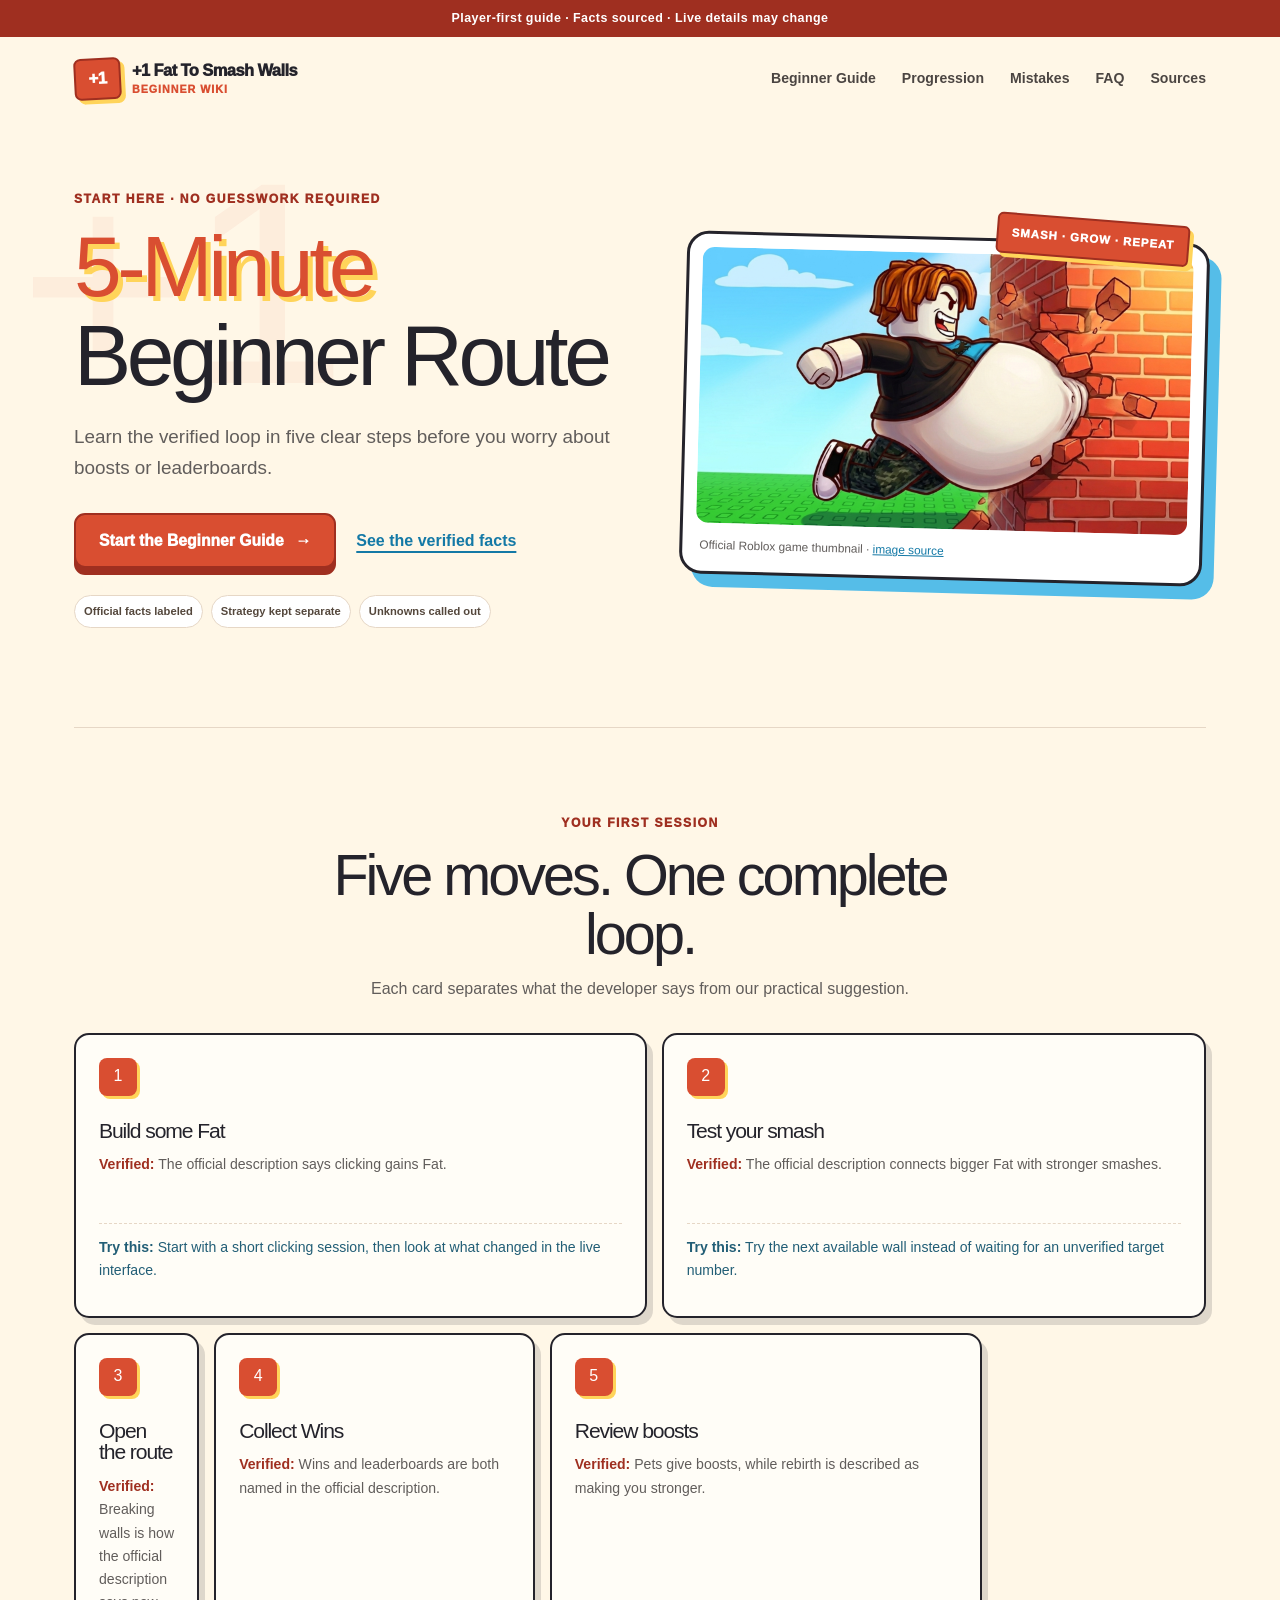
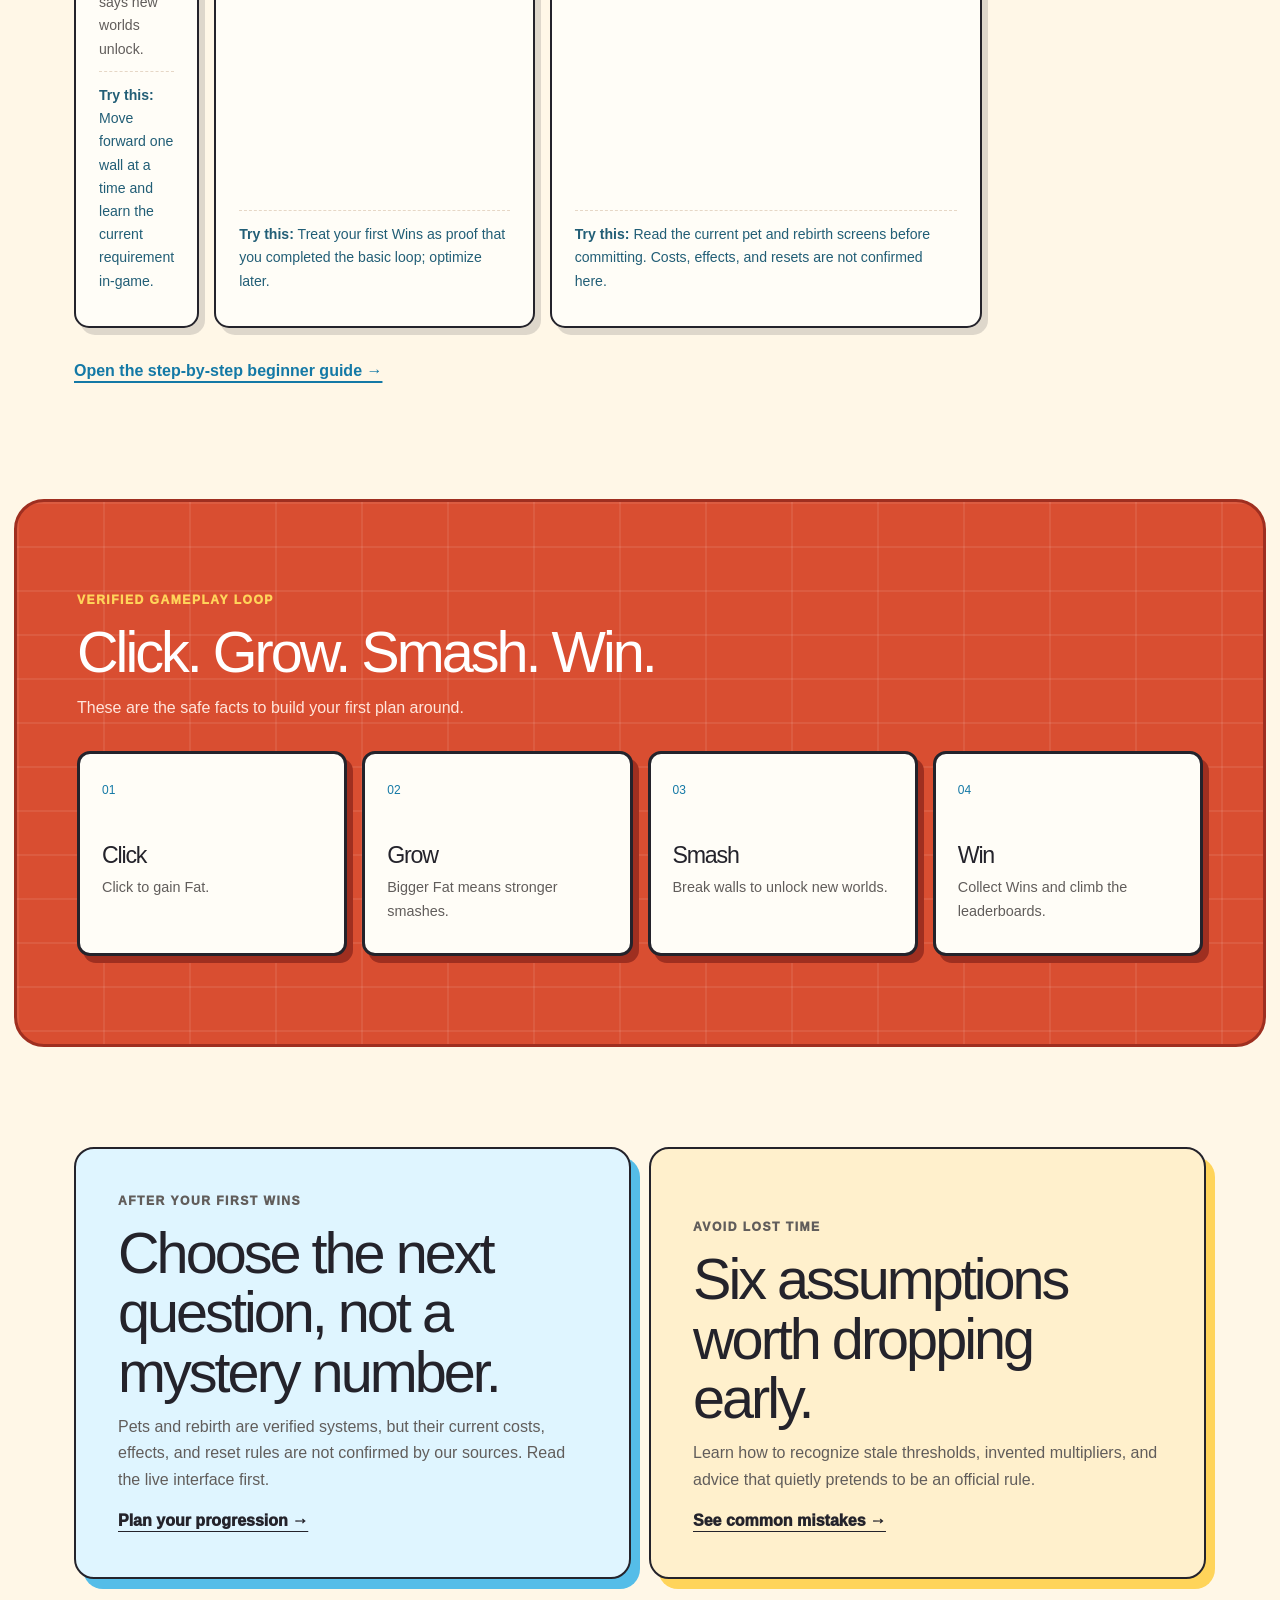
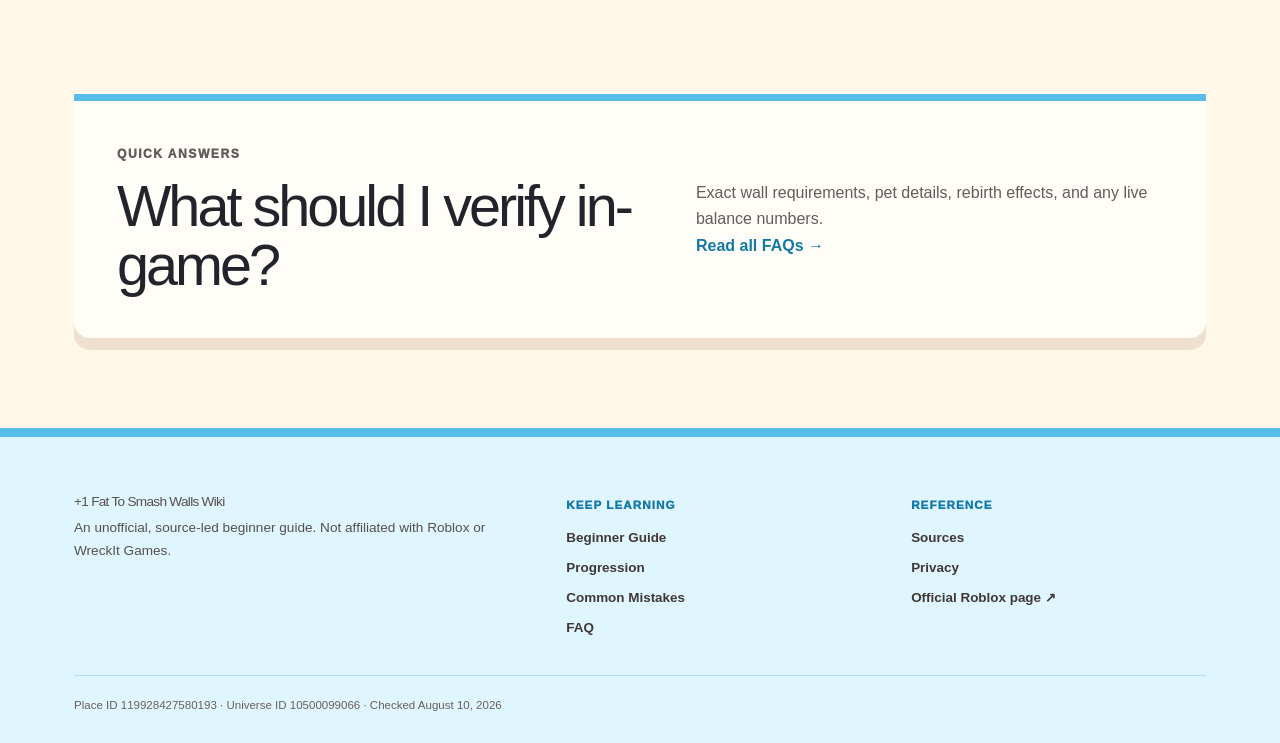
==== index.html @ 2281b95a "Deploy static +1 Fat To Smash Walls beginner wiki" ====
<!DOCTYPE html><html lang="en"><head><meta charSet="utf-8"/><meta name="viewport" content="width=device-width, initial-scale=1"/><link rel="preload" href="/official-game-thumbnail.png" as="image"/><link rel="stylesheet" href="/_next/static/chunks/06zi41z06p6bj.css" data-precedence="next"/><link rel="preload" as="script" fetchPriority="low" href="/_next/static/chunks/0eywkmca_-zu4.js"/><script src="/_next/static/chunks/110_i249ts23r.js" async=""></script><script src="/_next/static/chunks/0j0y4mz~39hjq.js" async=""></script><script src="/_next/static/chunks/16-9g_poa1y5f.js" async=""></script><script src="/_next/static/chunks/turbopack-0xl_99pbn5jy3.js" async=""></script><script src="/_next/static/chunks/0dnkpeyou1bji.js" async=""></script><script src="/_next/static/chunks/110yqreq9kv_-.js" async=""></script><title>5-Minute Beginner Route</title><meta name="description" content="Start +1 Fat To Smash Walls with a five-step beginner route, then learn the verified loop, progression choices, common mistakes, and FAQ."/><meta name="application-name" content="+1 Fat To Smash Walls Wiki"/><meta name="robots" content="index, follow"/><meta name="category" content="Simulation · Incremental Simulator"/><link rel="canonical" href="https://plus1fattosmashwalls.wiki/"/><meta property="og:title" content="5-Minute Beginner Route | +1 Fat To Smash Walls Wiki"/><meta property="og:description" content="Start +1 Fat To Smash Walls with a five-step beginner route, then learn the verified loop, progression choices, common mistakes, and FAQ."/><meta property="og:url" content="https://plus1fattosmashwalls.wiki/"/><meta property="og:site_name" content="+1 Fat To Smash Walls Wiki"/><meta property="og:image" content="https://plus1fattosmashwalls.wiki/og.png"/><meta property="og:image:width" content="1731"/><meta property="og:image:height" content="909"/><meta property="og:image:alt" content="+1 Fat To Smash Walls Beginner Guide"/><meta property="og:type" content="website"/><meta name="twitter:card" content="summary_large_image"/><meta name="twitter:title" content="5-Minute Beginner Route | +1 Fat To Smash Walls Wiki"/><meta name="twitter:description" content="Start +1 Fat To Smash Walls with a five-step beginner route, then learn the verified loop, progression choices, common mistakes, and FAQ."/><meta name="twitter:image" content="https://plus1fattosmashwalls.wiki/og.png"/><link rel="icon" href="/official-game-icon.png"/><link rel="apple-touch-icon" href="/official-game-icon.png"/><script src="/_next/static/chunks/03~yq9q893hmn.js" noModule=""></script></head><body><div hidden=""><!--$--><!--/$--></div><div class="site-shell"><a class="skip-link" href="#main-content">Skip to main content</a><div class="truth-strip">Player-first guide · Facts sourced · Live details may change</div><header class="site-header"><a class="brand" aria-label="Plus 1 Fat To Smash Walls Wiki home" href="/"><span class="brand-brick" aria-hidden="true">+1</span><span>+1 Fat To Smash Walls<small>Beginner Wiki</small></span></a><nav class="desktop-nav" aria-label="Main navigation"><a href="/how-to-play/">Beginner Guide</a><a href="/progression/">Progression</a><a href="/mistakes/">Mistakes</a><a href="/faq/">FAQ</a><a href="/sources/">Sources</a></nav><details class="mobile-nav"><summary>Menu</summary><nav aria-label="Mobile navigation"><a href="/how-to-play/">Beginner Guide</a><a href="/progression/">Progression</a><a href="/mistakes/">Mistakes</a><a href="/faq/">FAQ</a><a href="/sources/">Sources</a></nav></details></header><main id="main-content"><script type="application/ld+json">{"@context":"https://schema.org","@graph":[{"@type":"WebSite","name":"+1 Fat To Smash Walls Wiki","url":"https://plus1fattosmashwalls.wiki","description":"An unofficial, source-led beginner guide."},{"@type":"VideoGame","name":"[🍔] +1 Fat To Smash Walls","url":"https://www.roblox.com/games/119928427580193/1-Fat-To-Smash-Walls","gamePlatform":"Roblox","genre":"Simulation · Incremental Simulator","publisher":{"@type":"Organization","name":"WreckIt Games"},"maximumAttendeeCapacity":8,"identifier":[{"@type":"PropertyValue","name":"Roblox place ID","value":"119928427580193"},{"@type":"PropertyValue","name":"Roblox universe ID","value":"10500099066"}]}]}</script><section class="home-hero" aria-labelledby="home-title"><div class="hero-copy"><p class="eyebrow">Start here · No guesswork required</p><h1 id="home-title"><span>5-Minute</span> Beginner Route</h1><p class="hero-lede">Learn the verified loop in five clear steps before you worry about boosts or leaderboards.</p><div class="hero-actions"><a class="primary-button" href="/how-to-play/">Start the Beginner Guide <span aria-hidden="true">→</span></a><a class="text-link" href="/sources/">See the verified facts</a></div><div class="hero-trust"><span>Official facts labeled</span><span>Strategy kept separate</span><span>Unknowns called out</span></div></div><figure class="game-art"><div class="brick-label">SMASH · GROW · REPEAT</div><img src="/official-game-thumbnail.png" width="768" height="432" alt="Official artwork for Plus 1 Fat To Smash Walls on Roblox"/><figcaption>Official Roblox game thumbnail · <a href="/sources/#images">image source</a></figcaption></figure></section><section class="route-section" aria-labelledby="route-title"><div class="section-heading centered"><p class="eyebrow">Your first session</p><h2 id="route-title">Five moves. One complete loop.</h2><p>Each card separates what the developer says from our practical suggestion.</p></div><ol class="route-grid"><li><span class="step-number">1</span><h3>Build some Fat</h3><p class="fact-line"><b>Verified:</b> <!-- -->The official description says clicking gains Fat.</p><p class="advice-line"><b>Try this:</b> <!-- -->Start with a short clicking session, then look at what changed in the live interface.</p></li><li><span class="step-number">2</span><h3>Test your smash</h3><p class="fact-line"><b>Verified:</b> <!-- -->The official description connects bigger Fat with stronger smashes.</p><p class="advice-line"><b>Try this:</b> <!-- -->Try the next available wall instead of waiting for an unverified target number.</p></li><li><span class="step-number">3</span><h3>Open the route</h3><p class="fact-line"><b>Verified:</b> <!-- -->Breaking walls is how the official description says new worlds unlock.</p><p class="advice-line"><b>Try this:</b> <!-- -->Move forward one wall at a time and learn the current requirement in-game.</p></li><li><span class="step-number">4</span><h3>Collect Wins</h3><p class="fact-line"><b>Verified:</b> <!-- -->Wins and leaderboards are both named in the official description.</p><p class="advice-line"><b>Try this:</b> <!-- -->Treat your first Wins as proof that you completed the basic loop; optimize later.</p></li><li><span class="step-number">5</span><h3>Review boosts</h3><p class="fact-line"><b>Verified:</b> <!-- -->Pets give boosts, while rebirth is described as making you stronger.</p><p class="advice-line"><b>Try this:</b> <!-- -->Read the current pet and rebirth screens before committing. Costs, effects, and resets are not confirmed here.</p></li></ol><a class="section-link" href="/how-to-play/">Open the step-by-step beginner guide →</a></section><section class="loop-section" aria-labelledby="loop-title"><div class="section-heading"><p class="eyebrow">Verified gameplay loop</p><h2 id="loop-title">Click. Grow. Smash. Win.</h2><p>These are the safe facts to build your first plan around.</p></div><div class="loop-track"><article><span>01</span><h3>Click</h3><p>Click to gain Fat.</p></article><article><span>02</span><h3>Grow</h3><p>Bigger Fat means stronger smashes.</p></article><article><span>03</span><h3>Smash</h3><p>Break walls to unlock new worlds.</p></article><article><span>04</span><h3>Win</h3><p>Collect Wins and climb the leaderboards.</p></article></div></section><section class="split-feature"><div class="feature-panel blue-panel"><p class="eyebrow">After your first Wins</p><h2>Choose the next question, not a mystery number.</h2><p>Pets and rebirth are verified systems, but their current costs, effects, and reset rules are not confirmed by our sources. Read the live interface first.</p><a href="/progression/">Plan your progression →</a></div><div class="feature-panel cream-panel"><p class="eyebrow">Avoid lost time</p><h2>Six assumptions worth dropping early.</h2><p>Learn how to recognize stale thresholds, invented multipliers, and advice that quietly pretends to be an official rule.</p><a href="/mistakes/">See common mistakes →</a></div></section><section class="faq-teaser" aria-labelledby="faq-teaser-title"><div><p class="eyebrow">Quick answers</p><h2 id="faq-teaser-title">What should I verify in-game?</h2></div><div><p>Exact wall requirements, pet details, rebirth effects, and any live balance numbers.</p><a href="/faq/">Read all FAQs →</a></div></section><!--$--><!--/$--></main><footer class="site-footer"><div class="footer-grid"><div><p class="footer-title">+1 Fat To Smash Walls<!-- --> Wiki</p><p>An unofficial, source-led beginner guide. Not affiliated with Roblox or WreckIt Games.</p></div><div><p class="footer-heading">Keep learning</p><a href="/how-to-play/">Beginner Guide</a><a href="/progression/">Progression</a><a href="/mistakes/">Common Mistakes</a><a href="/faq/">FAQ</a></div><div><p class="footer-heading">Reference</p><a href="/sources/">Sources</a><a href="/privacy/">Privacy</a><a href="https://www.roblox.com/games/119928427580193/1-Fat-To-Smash-Walls" target="_blank" rel="noopener noreferrer">Official Roblox page ↗</a></div></div><p class="footer-fineprint">Place ID <!-- -->119928427580193<!-- --> · Universe ID <!-- -->10500099066<!-- --> · Checked August 10, 2026</p></footer></div><script src="/_next/static/chunks/0eywkmca_-zu4.js" id="_R_" async=""></script><script>(self.__next_f=self.__next_f||[]).push([0])</script><script>self.__next_f.push([1,"1:\"$Sreact.fragment\"\n2:I[82012,[\"/_next/static/chunks/0dnkpeyou1bji.js\",\"/_next/static/chunks/110yqreq9kv_-.js\"],\"\"]\n3:I[64350,[\"/_next/static/chunks/0dnkpeyou1bji.js\",\"/_next/static/chunks/110yqreq9kv_-.js\"],\"default\"]\n4:I[99497,[\"/_next/static/chunks/0dnkpeyou1bji.js\",\"/_next/static/chunks/110yqreq9kv_-.js\"],\"default\"]\nc:I[87166,[\"/_next/static/chunks/0dnkpeyou1bji.js\",\"/_next/static/chunks/110yqreq9kv_-.js\"],\"default\",1]\n:HL[\"/_next/static/chunks/06zi41z06p6bj.css\",\"style\"]\n"])</script><script>self.__next_f.push([1,"0:{\"P\":null,\"c\":[\"\",\"\"],\"q\":\"\",\"i\":false,\"f\":[[[\"\",{\"children\":[\"__PAGE__\",{}]},\"$undefined\",\"$undefined\",16],[[\"$\",\"$1\",\"c\",{\"children\":[[[\"$\",\"link\",\"0\",{\"rel\":\"stylesheet\",\"href\":\"/_next/static/chunks/06zi41z06p6bj.css\",\"precedence\":\"next\",\"crossOrigin\":\"$undefined\",\"nonce\":\"$undefined\"}],[\"$\",\"script\",\"script-0\",{\"src\":\"/_next/static/chunks/0dnkpeyou1bji.js\",\"async\":true,\"nonce\":\"$undefined\"}],[\"$\",\"script\",\"script-1\",{\"src\":\"/_next/static/chunks/110yqreq9kv_-.js\",\"async\":true,\"nonce\":\"$undefined\"}]],[\"$\",\"html\",null,{\"lang\":\"en\",\"children\":[\"$\",\"body\",null,{\"children\":[\"$\",\"div\",null,{\"className\":\"site-shell\",\"children\":[[\"$\",\"a\",null,{\"className\":\"skip-link\",\"href\":\"#main-content\",\"children\":\"Skip to main content\"}],[\"$\",\"div\",null,{\"className\":\"truth-strip\",\"children\":\"Player-first guide · Facts sourced · Live details may change\"}],[\"$\",\"header\",null,{\"className\":\"site-header\",\"children\":[[\"$\",\"$L2\",null,{\"className\":\"brand\",\"href\":\"/\",\"aria-label\":\"Plus 1 Fat To Smash Walls Wiki home\",\"children\":[[\"$\",\"span\",null,{\"className\":\"brand-brick\",\"aria-hidden\":\"true\",\"children\":\"+1\"}],[\"$\",\"span\",null,{\"children\":[\"+1 Fat To Smash Walls\",[\"$\",\"small\",null,{\"children\":\"Beginner Wiki\"}]]}]]}],[\"$\",\"nav\",null,{\"className\":\"desktop-nav\",\"aria-label\":\"Main navigation\",\"children\":[[\"$\",\"$L2\",\"/how-to-play\",{\"href\":\"/how-to-play\",\"children\":\"Beginner Guide\"}],[\"$\",\"$L2\",\"/progression\",{\"href\":\"/progression\",\"children\":\"Progression\"}],[\"$\",\"$L2\",\"/mistakes\",{\"href\":\"/mistakes\",\"children\":\"Mistakes\"}],[\"$\",\"$L2\",\"/faq\",{\"href\":\"/faq\",\"children\":\"FAQ\"}],[\"$\",\"$L2\",\"/sources\",{\"href\":\"/sources\",\"children\":\"Sources\"}]]}],[\"$\",\"details\",null,{\"className\":\"mobile-nav\",\"children\":[[\"$\",\"summary\",null,{\"children\":\"Menu\"}],[\"$\",\"nav\",null,{\"aria-label\":\"Mobile navigation\",\"children\":[[\"$\",\"$L2\",\"/how-to-play\",{\"href\":\"/how-to-play\",\"children\":\"Beginner Guide\"}],[\"$\",\"$L2\",\"/progression\",{\"href\":\"/progression\",\"children\":\"Progression\"}],[\"$\",\"$L2\",\"/mistakes\",{\"href\":\"/mistakes\",\"children\":\"Mistakes\"}],[\"$\",\"$L2\",\"/faq\",{\"href\":\"/faq\",\"children\":\"FAQ\"}],[\"$\",\"$L2\",\"/sources\",{\"href\":\"/sources\",\"children\":\"Sources\"}]]}]]}]]}],[\"$\",\"main\",null,{\"id\":\"main-content\",\"children\":[\"$\",\"$L3\",null,{\"parallelRouterKey\":\"children\",\"error\":\"$undefined\",\"errorStyles\":\"$undefined\",\"errorScripts\":\"$undefined\",\"template\":[\"$\",\"$L4\",null,{}],\"templateStyles\":\"$undefined\",\"templateScripts\":\"$undefined\",\"notFound\":[[\"$\",\"section\",null,{\"className\":\"not-found\",\"children\":[\"$\",\"div\",null,{\"children\":[[\"$\",\"h1\",null,{\"children\":\"404\"}],[\"$\",\"h2\",null,{\"children\":\"This wall leads nowhere.\"}],[\"$\",\"p\",null,{\"children\":\"The guide may have moved, but your beginner route is still here.\"}],[\"$\",\"$L2\",null,{\"className\":\"primary-button\",\"href\":\"/how-to-play\",\"children\":\"Start the Beginner Guide →\"}]]}]}],[]],\"forbidden\":\"$undefined\",\"unauthorized\":\"$undefined\"}]}],[\"$\",\"footer\",null,{\"className\":\"site-footer\",\"children\":[[\"$\",\"div\",null,{\"className\":\"footer-grid\",\"children\":[[\"$\",\"div\",null,{\"children\":[[\"$\",\"p\",null,{\"className\":\"footer-title\",\"children\":[\"+1 Fat To Smash Walls\",\" Wiki\"]}],[\"$\",\"p\",null,{\"children\":\"An unofficial, source-led beginner guide. Not affiliated with Roblox or WreckIt Games.\"}]]}],[\"$\",\"div\",null,{\"children\":[[\"$\",\"p\",null,{\"className\":\"footer-heading\",\"children\":\"Keep learning\"}],[\"$\",\"$L2\",null,{\"href\":\"/how-to-play\",\"children\":\"Beginner Guide\"}],[\"$\",\"$L2\",null,{\"href\":\"/progression\",\"children\":\"Progression\"}],[\"$\",\"$L2\",null,{\"href\":\"/mistakes\",\"children\":\"Common Mistakes\"}],[\"$\",\"$L2\",null,{\"href\":\"/faq\",\"children\":\"FAQ\"}]]}],[\"$\",\"div\",null,{\"children\":[[\"$\",\"p\",null,{\"className\":\"footer-heading\",\"children\":\"Reference\"}],[\"$\",\"$L2\",null,{\"href\":\"/sources\",\"children\":\"Sources\"}],[\"$\",\"$L2\",null,{\"href\":\"/privacy\",\"children\":\"Privacy\"}],[\"$\",\"a\",null,{\"href\":\"https://www.roblox.com/games/119928427580193/1-Fat-To-Smash-Walls\",\"target\":\"_blank\",\"rel\":\"noopener noreferrer\",\"children\":\"Official Roblox page ↗\"}]]}]]}],[\"$\",\"p\",null,{\"className\":\"footer-fineprint\",\"children\":[\"Place ID \",\"119928427580193\",\" · Universe ID \",\"10500099066\",\" · Checked August 10, 2026\"]}]]}]]}]}]}]]}],{\"children\":[[\"$\",\"$1\",\"c\",{\"children\":[[[\"$\",\"script\",null,{\"type\":\"application/ld+json\",\"dangerouslySetInnerHTML\":{\"__html\":\"{\\\"@context\\\":\\\"https://schema.org\\\",\\\"@graph\\\":[{\\\"@type\\\":\\\"WebSite\\\",\\\"name\\\":\\\"+1 Fat To Smash Walls Wiki\\\",\\\"url\\\":\\\"https://plus1fattosmashwalls.wiki\\\",\\\"description\\\":\\\"An unofficial, source-led beginner guide.\\\"},{\\\"@type\\\":\\\"VideoGame\\\",\\\"name\\\":\\\"[🍔] +1 Fat To Smash Walls\\\",\\\"url\\\":\\\"https://www.roblox.com/games/119928427580193/1-Fat-To-Smash-Walls\\\",\\\"gamePlatform\\\":\\\"Roblox\\\",\\\"genre\\\":\\\"Simulation · Incremental Simulator\\\",\\\"publisher\\\":{\\\"@type\\\":\\\"Organization\\\",\\\"name\\\":\\\"WreckIt Games\\\"},\\\"maximumAttendeeCapacity\\\":8,\\\"identifier\\\":[{\\\"@type\\\":\\\"PropertyValue\\\",\\\"name\\\":\\\"Roblox place ID\\\",\\\"value\\\":\\\"119928427580193\\\"},{\\\"@type\\\":\\\"PropertyValue\\\",\\\"name\\\":\\\"Roblox universe ID\\\",\\\"value\\\":\\\"10500099066\\\"}]}]}\"}}],\"$L5\",\"$L6\",\"$L7\",\"$L8\",\"$L9\"],null,\"$La\"]}],{},null,false,null]},null,false,null],\"$Lb\",false]],\"m\":\"$undefined\",\"G\":[\"$c\",[\"$Ld\"]],\"S\":true,\"h\":null,\"s\":\"$undefined\",\"l\":\"$undefined\",\"p\":\"$undefined\",\"d\":\"$undefined\",\"b\":\"53lKXb79xnSPIYUF0fzWi\"}\n"])</script><script>self.__next_f.push([1,"e:I[3944,[\"/_next/static/chunks/0dnkpeyou1bji.js\",\"/_next/static/chunks/110yqreq9kv_-.js\"],\"OutletBoundary\"]\nf:\"$Sreact.suspense\"\n11:I[3944,[\"/_next/static/chunks/0dnkpeyou1bji.js\",\"/_next/static/chunks/110yqreq9kv_-.js\"],\"ViewportBoundary\"]\n13:I[3944,[\"/_next/static/chunks/0dnkpeyou1bji.js\",\"/_next/static/chunks/110yqreq9kv_-.js\"],\"MetadataBoundary\"]\n:HL[\"/official-game-thumbnail.png\",\"image\"]\n"])</script><script>self.__next_f.push([1,"5:[\"$\",\"section\",null,{\"className\":\"home-hero\",\"aria-labelledby\":\"home-title\",\"children\":[[\"$\",\"div\",null,{\"className\":\"hero-copy\",\"children\":[[\"$\",\"p\",null,{\"className\":\"eyebrow\",\"children\":\"Start here · No guesswork required\"}],[\"$\",\"h1\",null,{\"id\":\"home-title\",\"children\":[[\"$\",\"span\",null,{\"children\":\"5-Minute\"}],\" Beginner Route\"]}],[\"$\",\"p\",null,{\"className\":\"hero-lede\",\"children\":\"Learn the verified loop in five clear steps before you worry about boosts or leaderboards.\"}],[\"$\",\"div\",null,{\"className\":\"hero-actions\",\"children\":[[\"$\",\"$L2\",null,{\"className\":\"primary-button\",\"href\":\"/how-to-play\",\"children\":[\"Start the Beginner Guide \",[\"$\",\"span\",null,{\"aria-hidden\":\"true\",\"children\":\"→\"}]]}],[\"$\",\"$L2\",null,{\"className\":\"text-link\",\"href\":\"/sources\",\"children\":\"See the verified facts\"}]]}],[\"$\",\"div\",null,{\"className\":\"hero-trust\",\"children\":[[\"$\",\"span\",null,{\"children\":\"Official facts labeled\"}],[\"$\",\"span\",null,{\"children\":\"Strategy kept separate\"}],[\"$\",\"span\",null,{\"children\":\"Unknowns called out\"}]]}]]}],[\"$\",\"figure\",null,{\"className\":\"game-art\",\"children\":[[\"$\",\"div\",null,{\"className\":\"brick-label\",\"children\":\"SMASH · GROW · REPEAT\"}],[\"$\",\"img\",null,{\"src\":\"/official-game-thumbnail.png\",\"width\":\"768\",\"height\":\"432\",\"alt\":\"Official artwork for Plus 1 Fat To Smash Walls on Roblox\"}],[\"$\",\"figcaption\",null,{\"children\":[\"Official Roblox game thumbnail · \",[\"$\",\"$L2\",null,{\"href\":\"/sources#images\",\"children\":\"image source\"}]]}]]}]]}]\n"])</script><script>self.__next_f.push([1,"6:[\"$\",\"section\",null,{\"className\":\"route-section\",\"aria-labelledby\":\"route-title\",\"children\":[[\"$\",\"div\",null,{\"className\":\"section-heading centered\",\"children\":[[\"$\",\"p\",null,{\"className\":\"eyebrow\",\"children\":\"Your first session\"}],[\"$\",\"h2\",null,{\"id\":\"route-title\",\"children\":\"Five moves. One complete loop.\"}],[\"$\",\"p\",null,{\"children\":\"Each card separates what the developer says from our practical suggestion.\"}]]}],[\"$\",\"ol\",null,{\"className\":\"route-grid\",\"children\":[[\"$\",\"li\",\"Build some Fat\",{\"children\":[[\"$\",\"span\",null,{\"className\":\"step-number\",\"children\":1}],[\"$\",\"h3\",null,{\"children\":\"Build some Fat\"}],[\"$\",\"p\",null,{\"className\":\"fact-line\",\"children\":[[\"$\",\"b\",null,{\"children\":\"Verified:\"}],\" \",\"The official description says clicking gains Fat.\"]}],[\"$\",\"p\",null,{\"className\":\"advice-line\",\"children\":[[\"$\",\"b\",null,{\"children\":\"Try this:\"}],\" \",\"Start with a short clicking session, then look at what changed in the live interface.\"]}]]}],[\"$\",\"li\",\"Test your smash\",{\"children\":[[\"$\",\"span\",null,{\"className\":\"step-number\",\"children\":2}],[\"$\",\"h3\",null,{\"children\":\"Test your smash\"}],[\"$\",\"p\",null,{\"className\":\"fact-line\",\"children\":[[\"$\",\"b\",null,{\"children\":\"Verified:\"}],\" \",\"The official description connects bigger Fat with stronger smashes.\"]}],[\"$\",\"p\",null,{\"className\":\"advice-line\",\"children\":[[\"$\",\"b\",null,{\"children\":\"Try this:\"}],\" \",\"Try the next available wall instead of waiting for an unverified target number.\"]}]]}],[\"$\",\"li\",\"Open the route\",{\"children\":[[\"$\",\"span\",null,{\"className\":\"step-number\",\"children\":3}],[\"$\",\"h3\",null,{\"children\":\"Open the route\"}],[\"$\",\"p\",null,{\"className\":\"fact-line\",\"children\":[[\"$\",\"b\",null,{\"children\":\"Verified:\"}],\" \",\"Breaking walls is how the official description says new worlds unlock.\"]}],[\"$\",\"p\",null,{\"className\":\"advice-line\",\"children\":[[\"$\",\"b\",null,{\"children\":\"Try this:\"}],\" \",\"Move forward one wall at a time and learn the current requirement in-game.\"]}]]}],[\"$\",\"li\",\"Collect Wins\",{\"children\":[[\"$\",\"span\",null,{\"className\":\"step-number\",\"children\":4}],[\"$\",\"h3\",null,{\"children\":\"Collect Wins\"}],[\"$\",\"p\",null,{\"className\":\"fact-line\",\"children\":[[\"$\",\"b\",null,{\"children\":\"Verified:\"}],\" \",\"Wins and leaderboards are both named in the official description.\"]}],[\"$\",\"p\",null,{\"className\":\"advice-line\",\"children\":[[\"$\",\"b\",null,{\"children\":\"Try this:\"}],\" \",\"Treat your first Wins as proof that you completed the basic loop; optimize later.\"]}]]}],[\"$\",\"li\",\"Review boosts\",{\"children\":[[\"$\",\"span\",null,{\"className\":\"step-number\",\"children\":5}],[\"$\",\"h3\",null,{\"children\":\"Review boosts\"}],[\"$\",\"p\",null,{\"className\":\"fact-line\",\"children\":[[\"$\",\"b\",null,{\"children\":\"Verified:\"}],\" \",\"Pets give boosts, while rebirth is described as making you stronger.\"]}],[\"$\",\"p\",null,{\"className\":\"advice-line\",\"children\":[[\"$\",\"b\",null,{\"children\":\"Try this:\"}],\" \",\"Read the current pet and rebirth screens before committing. Costs, effects, and resets are not confirmed here.\"]}]]}]]}],[\"$\",\"$L2\",null,{\"className\":\"section-link\",\"href\":\"/how-to-play\",\"children\":\"Open the step-by-step beginner guide →\"}]]}]\n"])</script><script>self.__next_f.push([1,"7:[\"$\",\"section\",null,{\"className\":\"loop-section\",\"aria-labelledby\":\"loop-title\",\"children\":[[\"$\",\"div\",null,{\"className\":\"section-heading\",\"children\":[[\"$\",\"p\",null,{\"className\":\"eyebrow\",\"children\":\"Verified gameplay loop\"}],[\"$\",\"h2\",null,{\"id\":\"loop-title\",\"children\":\"Click. Grow. Smash. Win.\"}],[\"$\",\"p\",null,{\"children\":\"These are the safe facts to build your first plan around.\"}]]}],[\"$\",\"div\",null,{\"className\":\"loop-track\",\"children\":[[\"$\",\"article\",\"Click\",{\"children\":[[\"$\",\"span\",null,{\"children\":\"01\"}],[\"$\",\"h3\",null,{\"children\":\"Click\"}],[\"$\",\"p\",null,{\"children\":\"Click to gain Fat.\"}]]}],[\"$\",\"article\",\"Grow\",{\"children\":[[\"$\",\"span\",null,{\"children\":\"02\"}],[\"$\",\"h3\",null,{\"children\":\"Grow\"}],[\"$\",\"p\",null,{\"children\":\"Bigger Fat means stronger smashes.\"}]]}],[\"$\",\"article\",\"Smash\",{\"children\":[[\"$\",\"span\",null,{\"children\":\"03\"}],[\"$\",\"h3\",null,{\"children\":\"Smash\"}],[\"$\",\"p\",null,{\"children\":\"Break walls to unlock new worlds.\"}]]}],[\"$\",\"article\",\"Win\",{\"children\":[[\"$\",\"span\",null,{\"children\":\"04\"}],[\"$\",\"h3\",null,{\"children\":\"Win\"}],[\"$\",\"p\",null,{\"children\":\"Collect Wins and climb the leaderboards.\"}]]}]]}]]}]\n8:[\"$\",\"section\",null,{\"className\":\"split-feature\",\"children\":[[\"$\",\"div\",null,{\"className\":\"feature-panel blue-panel\",\"children\":[[\"$\",\"p\",null,{\"className\":\"eyebrow\",\"children\":\"After your first Wins\"}],[\"$\",\"h2\",null,{\"children\":\"Choose the next question, not a mystery number.\"}],[\"$\",\"p\",null,{\"children\":\"Pets and rebirth are verified systems, but their current costs, effects, and reset rules are not confirmed by our sources. Read the live interface first.\"}],[\"$\",\"$L2\",null,{\"href\":\"/progression\",\"children\":\"Plan your progression →\"}]]}],[\"$\",\"div\",null,{\"className\":\"feature-panel cream-panel\",\"children\":[[\"$\",\"p\",null,{\"className\":\"eyebrow\",\"children\":\"Avoid lost time\"}],[\"$\",\"h2\",null,{\"children\":\"Six assumptions worth dropping early.\"}],[\"$\",\"p\",null,{\"children\":\"Learn how to recognize stale thresholds, invented multipliers, and advice that quietly pretends to be an official rule.\"}],[\"$\",\"$L2\",null,{\"href\":\"/mistakes\",\"children\":\"See common mistakes →\"}]]}]]}]\n9:[\"$\",\"section\",null,{\"className\":\"faq-teaser\",\"aria-labelledby\":\"faq-teaser-title\",\"children\":[[\"$\",\"div\",null,{\"children\":[[\"$\",\"p\",null,{\"className\":\"eyebrow\",\"children\":\"Quick answers\"}],[\"$\",\"h2\",null,{\"id\":\"faq-teaser-title\",\"children\":\"What should I verify in-game?\"}]]}],[\"$\",\"div\",null,{\"children\":[[\"$\",\"p\",null,{\"children\":\"Exact wall requirements, pet details, rebirth effects, and any live balance numbers.\"}],[\"$\",\"$L2\",null,{\"href\":\"/faq\",\"children\":\"Read all FAQs →\"}]]}]]}]\na:[\"$\",\"$Le\",null,{\"children\":[\"$\",\"$f\",null,{\"name\":\"Next.MetadataOutlet\",\"children\":\"$@10\"}]}]\nb:[\"$\",\"$1\",\"h\",{\"children\":[null,[\"$\",\"$L11\",null,{\"children\":\"$L12\"}],[\"$\",\"div\",null,{\"hidden\":true,\"children\":[\"$\",\"$L13\",null,{\"children\":[\"$\",\"$f\",null,{\"name\":\"Next.Metadata\",\"children\":\"$L14\"}]}]}],null]}]\nd:[\"$\",\"link\",\"0\",{\"rel\":\"stylesheet\",\"href\":\"/_next/static/chunks/06zi41z06p6bj.css\",\"precedence\":\"next\",\"crossOrigin\":\"$undefined\",\"nonce\":\"$undefined\"}]\n"])</script><script>self.__next_f.push([1,"12:[[\"$\",\"meta\",\"0\",{\"charSet\":\"utf-8\"}],[\"$\",\"meta\",\"1\",{\"name\":\"viewport\",\"content\":\"width=device-width, initial-scale=1\"}]]\n"])</script><script>self.__next_f.push([1,"15:I[78363,[\"/_next/static/chunks/0dnkpeyou1bji.js\",\"/_next/static/chunks/110yqreq9kv_-.js\"],\"IconMark\"]\n10:null\n"])</script><script>self.__next_f.push([1,"14:[[\"$\",\"title\",\"0\",{\"children\":\"5-Minute Beginner Route\"}],[\"$\",\"meta\",\"1\",{\"name\":\"description\",\"content\":\"Start +1 Fat To Smash Walls with a five-step beginner route, then learn the verified loop, progression choices, common mistakes, and FAQ.\"}],[\"$\",\"meta\",\"2\",{\"name\":\"application-name\",\"content\":\"+1 Fat To Smash Walls Wiki\"}],[\"$\",\"meta\",\"3\",{\"name\":\"robots\",\"content\":\"index, follow\"}],[\"$\",\"meta\",\"4\",{\"name\":\"category\",\"content\":\"Simulation · Incremental Simulator\"}],[\"$\",\"link\",\"5\",{\"rel\":\"canonical\",\"href\":\"https://plus1fattosmashwalls.wiki/\"}],[\"$\",\"meta\",\"6\",{\"property\":\"og:title\",\"content\":\"5-Minute Beginner Route | +1 Fat To Smash Walls Wiki\"}],[\"$\",\"meta\",\"7\",{\"property\":\"og:description\",\"content\":\"Start +1 Fat To Smash Walls with a five-step beginner route, then learn the verified loop, progression choices, common mistakes, and FAQ.\"}],[\"$\",\"meta\",\"8\",{\"property\":\"og:url\",\"content\":\"https://plus1fattosmashwalls.wiki/\"}],[\"$\",\"meta\",\"9\",{\"property\":\"og:site_name\",\"content\":\"+1 Fat To Smash Walls Wiki\"}],[\"$\",\"meta\",\"10\",{\"property\":\"og:image\",\"content\":\"https://plus1fattosmashwalls.wiki/og.png\"}],[\"$\",\"meta\",\"11\",{\"property\":\"og:image:width\",\"content\":\"1731\"}],[\"$\",\"meta\",\"12\",{\"property\":\"og:image:height\",\"content\":\"909\"}],[\"$\",\"meta\",\"13\",{\"property\":\"og:image:alt\",\"content\":\"+1 Fat To Smash Walls Beginner Guide\"}],[\"$\",\"meta\",\"14\",{\"property\":\"og:type\",\"content\":\"website\"}],[\"$\",\"meta\",\"15\",{\"name\":\"twitter:card\",\"content\":\"summary_large_image\"}],[\"$\",\"meta\",\"16\",{\"name\":\"twitter:title\",\"content\":\"5-Minute Beginner Route | +1 Fat To Smash Walls Wiki\"}],[\"$\",\"meta\",\"17\",{\"name\":\"twitter:description\",\"content\":\"Start +1 Fat To Smash Walls with a five-step beginner route, then learn the verified loop, progression choices, common mistakes, and FAQ.\"}],[\"$\",\"meta\",\"18\",{\"name\":\"twitter:image\",\"content\":\"https://plus1fattosmashwalls.wiki/og.png\"}],[\"$\",\"link\",\"19\",{\"rel\":\"icon\",\"href\":\"/official-game-icon.png\"}],[\"$\",\"link\",\"20\",{\"rel\":\"apple-touch-icon\",\"href\":\"/official-game-icon.png\"}],[\"$\",\"$L15\",\"21\",{}]]\n"])</script></body></html>
---- _next/static/chunks/06zi41z06p6bj.css ----
@layer theme{:root,:host{--font-sans:ui-sans-serif, system-ui, sans-serif, "Apple Color Emoji", "Segoe UI Emoji", "Segoe UI Symbol", "Noto Color Emoji";--font-mono:ui-monospace, SFMono-Regular, Menlo, Monaco, Consolas, "Liberation Mono", "Courier New", monospace;--spacing:.25rem;--default-font-family:var(--font-sans);--default-mono-font-family:var(--font-mono)}}@layer base{*,:after,:before,::backdrop{box-sizing:border-box;border:0 solid;margin:0;padding:0}::file-selector-button{box-sizing:border-box;border:0 solid;margin:0;padding:0}html,:host{-webkit-text-size-adjust:100%;tab-size:4;line-height:1.5;font-family:var(--default-font-family,ui-sans-serif, system-ui, sans-serif, "Apple Color Emoji", "Segoe UI Emoji", "Segoe UI Symbol", "Noto Color Emoji");font-feature-settings:var(--default-font-feature-settings,normal);font-variation-settings:var(--default-font-variation-settings,normal);-webkit-tap-highlight-color:transparent}hr{height:0;color:inherit;border-top-width:1px}abbr:where([title]){-webkit-text-decoration:underline dotted;text-decoration:underline dotted}h1,h2,h3,h4,h5,h6{font-size:inherit;font-weight:inherit}a{color:inherit;-webkit-text-decoration:inherit;-webkit-text-decoration:inherit;-webkit-text-decoration:inherit;-webkit-text-decoration:inherit;text-decoration:inherit}b,strong{font-weight:bolder}code,kbd,samp,pre{font-family:var(--default-mono-font-family,ui-monospace, SFMono-Regular, Menlo, Monaco, Consolas, "Liberation Mono", "Courier New", monospace);font-feature-settings:var(--default-mono-font-feature-settings,normal);font-variation-settings:var(--default-mono-font-variation-settings,normal);font-size:1em}small{font-size:80%}sub,sup{vertical-align:baseline;font-size:75%;line-height:0;position:relative}sub{bottom:-.25em}sup{top:-.5em}table{text-indent:0;border-color:inherit;border-collapse:collapse}:-moz-focusring{outline:auto}progress{vertical-align:baseline}summary{display:list-item}ol,ul,menu{list-style:none}img,svg,video,canvas,audio,iframe,embed,object{vertical-align:middle;display:block}img,video{max-width:100%;height:auto}button,input,select,optgroup,textarea{font:inherit;font-feature-settings:inherit;font-variation-settings:inherit;letter-spacing:inherit;color:inherit;opacity:1;background-color:#0000;border-radius:0}::file-selector-button{font:inherit;font-feature-settings:inherit;font-variation-settings:inherit;letter-spacing:inherit;color:inherit;opacity:1;background-color:#0000;border-radius:0}:where(select:is([multiple],[size])) optgroup{font-weight:bolder}:where(select:is([multiple],[size])) optgroup option{padding-inline-start:20px}::file-selector-button{margin-inline-end:4px}::placeholder{opacity:1}@supports (not ((-webkit-appearance:-apple-pay-button))) or (contain-intrinsic-size:1px){::placeholder{color:currentColor}@supports (color:color-mix(in lab, red, red)){::placeholder{color:color-mix(in oklab, currentcolor 50%, transparent)}}}textarea{resize:vertical}::-webkit-search-decoration{-webkit-appearance:none}::-webkit-date-and-time-value{min-height:1lh;text-align:inherit}::-webkit-datetime-edit{display:inline-flex}::-webkit-datetime-edit-fields-wrapper{padding:0}::-webkit-datetime-edit{padding-block:0}::-webkit-datetime-edit-year-field{padding-block:0}::-webkit-datetime-edit-month-field{padding-block:0}::-webkit-datetime-edit-day-field{padding-block:0}::-webkit-datetime-edit-hour-field{padding-block:0}::-webkit-datetime-edit-minute-field{padding-block:0}::-webkit-datetime-edit-second-field{padding-block:0}::-webkit-datetime-edit-millisecond-field{padding-block:0}::-webkit-datetime-edit-meridiem-field{padding-block:0}::-webkit-calendar-picker-indicator{line-height:1}:-moz-ui-invalid{box-shadow:none}button,input:where([type=button],[type=reset],[type=submit]){appearance:button}::file-selector-button{appearance:button}::-webkit-inner-spin-button{height:auto}::-webkit-outer-spin-button{height:auto}[hidden]:where(:not([hidden=until-found])){display:none!important}}@layer components;@layer utilities{.start{inset-inline-start:var(--spacing)}.table{display:table}}:root{--ink:#24232b;--muted:#615d5b;--cream:#fff7e7;--paper:#fffdf7;--brick:#d94e31;--brick-dark:#9f2f20;--orange:#f4803f;--sky:#55bde8;--sky-dark:#1479a6;--sky-soft:#dff5ff;--yellow:#ffd45a;--green:#2d966a;--line:#e6d7c6;--shadow:0 12px 0 #7836211f}*{box-sizing:border-box}html{scroll-behavior:smooth}body{color:var(--ink);background:var(--cream);margin:0;font-family:Trebuchet MS,Arial,sans-serif;line-height:1.65}a{color:inherit;text-decoration:none}img{max-width:100%}button,a,summary{-webkit-tap-highlight-color:transparent}:focus-visible{outline:4px solid var(--sky-dark);outline-offset:4px;border-radius:6px}.site-shell{min-height:100vh;overflow:hidden}.skip-link{z-index:50;color:#fff;background:var(--sky-dark);padding:10px 16px;font-weight:800;position:absolute;top:0;left:16px;transform:translateY(-120%)}.skip-link:focus{transform:translateY(0)}.truth-strip{text-align:center;color:#fff;background:var(--brick-dark);letter-spacing:.035em;padding:8px 20px;font-size:.78rem;font-weight:800}.site-header{justify-content:space-between;align-items:center;gap:28px;max-width:1180px;min-height:84px;margin:auto;padding:16px 24px;display:flex}.brand{letter-spacing:-.035em;align-items:center;gap:11px;font-size:1.03rem;font-weight:950;line-height:1.06;display:flex}.brand small{color:var(--brick);letter-spacing:.09em;text-transform:uppercase;margin-top:4px;font-size:.67rem;display:block}.brand-brick{color:#fff;background:var(--brick);border:2px solid var(--brick-dark);width:47px;height:42px;box-shadow:4px 4px 0 var(--yellow);border-radius:7px;flex:none;place-items:center;font-size:1.05rem;display:grid;transform:rotate(-3deg)}.desktop-nav{color:#4b4542;align-items:center;gap:26px;font-size:.88rem;font-weight:850;display:flex}.desktop-nav a{position:relative}.desktop-nav a:after{content:"";background:var(--brick);height:3px;transition:transform .16s;position:absolute;bottom:-5px;left:0;right:0;transform:scaleX(0)}.desktop-nav a:hover:after{transform:scaleX(1)}.mobile-nav{display:none}main{max-width:1180px;margin:auto;padding:16px 24px 90px}h1,h2,h3,p{margin-top:0}h1,h2,h3,.footer-title{letter-spacing:-.052em;font-family:Arial Black,Impact,sans-serif;line-height:1.03}.eyebrow{color:var(--brick-dark);letter-spacing:.12em;text-transform:uppercase;margin-bottom:13px;font-size:.76rem;font-weight:950}.home-hero{grid-template-columns:1fr .95fr;align-items:center;gap:58px;min-height:590px;padding:42px 0 88px;display:grid;position:relative}.home-hero:before{content:"+1";z-index:-1;color:#d94e310f;font-family:Arial Black,sans-serif;font-size:18rem;line-height:1;position:absolute;top:2px;left:-55px}.home-hero h1{max-width:650px;margin-bottom:22px;font-size:clamp(3.4rem,6.7vw,6.5rem)}.home-hero h1 span{color:var(--brick);text-shadow:5px 5px 0 var(--yellow);display:block}.hero-lede{max-width:600px;color:var(--muted);font-size:1.18rem}.hero-actions{flex-wrap:wrap;align-items:center;gap:20px;margin-top:30px;display:flex}.primary-button{color:#fff;background:var(--brick);border:2px solid var(--brick-dark);min-height:55px;box-shadow:0 7px 0 var(--brick-dark);border-radius:11px;align-items:center;gap:12px;padding:0 23px;font-size:.98rem;font-weight:950;transition:transform .16s,box-shadow .16s;display:inline-flex}.primary-button:hover{box-shadow:0 9px 0 var(--brick-dark);transform:translateY(-2px)}.primary-button:active{box-shadow:0 2px 0 var(--brick-dark);transform:translateY(5px)}.text-link,.section-link{color:var(--sky-dark);text-underline-offset:5px;font-weight:900;text-decoration:underline;text-decoration-thickness:2px}.hero-trust{flex-wrap:wrap;gap:8px;margin-top:27px;display:flex}.hero-trust span{color:#54473c;border:1px solid var(--line);background:#fff;border-radius:99px;padding:6px 9px;font-size:.7rem;font-weight:800}.game-art{border:3px solid var(--ink);box-shadow:12px 13px 0 var(--sky);background:#fff;border-radius:22px;margin:0;padding:13px;position:relative;transform:rotate(1.5deg)}.game-art img{aspect-ratio:16/9;object-fit:cover;border-radius:12px;width:100%;display:block}.game-art figcaption{color:var(--muted);padding:13px 4px 2px;font-size:.74rem}.game-art figcaption a{color:var(--sky-dark);text-decoration:underline}.brick-label{z-index:2;color:#fff;background:var(--brick);border:2px solid var(--brick-dark);box-shadow:4px 4px 0 var(--yellow);letter-spacing:.08em;border-radius:6px;padding:9px 13px;font-size:.72rem;font-weight:950;position:absolute;top:-25px;right:18px;transform:rotate(3deg)}.section-heading{max-width:690px;margin-bottom:30px}.section-heading.centered{text-align:center;margin-left:auto;margin-right:auto}.section-heading h2,.feature-panel h2,.faq-teaser h2{margin-bottom:12px;font-size:clamp(2.25rem,4.5vw,4rem)}.section-heading>p:last-child,.feature-panel>p{color:var(--muted)}.route-section{border-top:1px solid var(--line);padding:85px 0}.route-grid{grid-template-columns:repeat(10,1fr);gap:15px;margin:0 0 30px;padding:0;list-style:none;display:grid}.route-grid li{background:var(--paper);border:2px solid var(--ink);border-radius:15px;flex-direction:column;min-height:285px;padding:23px;display:flex;box-shadow:6px 7px #24232b26}.route-grid li:first-child,.route-grid li:nth-child(2){grid-column:span 5}.route-grid li:nth-child(n+3){grid-column:span 3}.route-grid li:nth-child(3){grid-column-start:1}.route-grid li:nth-child(5){grid-column:span 4}.step-number{color:#fff;background:var(--brick);width:38px;height:38px;box-shadow:3px 3px 0 var(--yellow);border-radius:8px;place-items:center;font-family:Arial Black,sans-serif;display:grid}.route-grid h3{margin:24px 0 12px;font-size:1.32rem}.route-grid p{color:var(--muted);margin-bottom:10px;font-size:.88rem}.route-grid .advice-line{border-top:1px dashed var(--line);color:#225e76;margin-top:auto;padding-top:12px}.route-grid .fact-line b{color:var(--brick-dark)}.loop-section{color:#fff;background-color:var(--brick);border:3px solid var(--brick-dark);background-image:linear-gradient(90deg,#ffffff14 2px,#0000 2px),linear-gradient(#ffffff14 2px,#0000 2px);background-size:86px 44px;border-radius:30px;margin:30px -60px 0;padding:88px 60px}.loop-section .eyebrow{color:var(--yellow)}.loop-section .section-heading>p:last-child{color:#ffe6dc}.loop-track{grid-template-columns:repeat(4,1fr);gap:15px;display:grid}.loop-track article{min-height:205px;color:var(--ink);background:var(--paper);border:3px solid var(--ink);box-shadow:6px 7px 0 var(--brick-dark);border-radius:13px;padding:22px}.loop-track article>span{color:var(--sky-dark);font-family:Arial Black,sans-serif;font-size:.75rem}.loop-track h3{margin:42px 0 8px;font-size:1.45rem}.loop-track p{color:var(--muted);margin-bottom:0;font-size:.9rem}.split-feature{grid-template-columns:1fr 1fr;gap:18px;padding:100px 0 30px;display:grid}.feature-panel{border:2px solid var(--ink);border-radius:20px;flex-direction:column;justify-content:flex-end;min-height:390px;padding:42px;display:flex}.feature-panel a{text-underline-offset:5px;margin-top:15px;font-weight:950;text-decoration:underline}.blue-panel{background:var(--sky-soft);box-shadow:9px 10px 0 var(--sky)}.cream-panel{box-shadow:9px 10px 0 var(--yellow);background:#fff0cc}.faq-teaser{background:var(--paper);border-top:7px solid var(--sky);box-shadow:var(--shadow);border-radius:0 0 16px 16px;grid-template-columns:1fr .9fr;align-items:center;gap:60px;margin-top:85px;padding:43px;display:grid}.faq-teaser h2{margin-bottom:0}.faq-teaser p{color:var(--muted)}.faq-teaser a{color:var(--sky-dark);font-weight:900}.page-hero{max-width:870px;padding:72px 0 58px}.page-hero h1{margin-bottom:20px;font-size:clamp(3rem,6vw,5.6rem)}.page-hero>p:last-child{max-width:740px;color:var(--muted);font-size:1.15rem}.article-layout{border-top:1px solid var(--line);grid-template-columns:minmax(0,1fr) 280px;align-items:start;gap:65px;padding-top:45px;display:grid}.article{max-width:770px}.article section{scroll-margin-top:24px}.article h2{margin:54px 0 15px;font-size:clamp(1.8rem,3.3vw,2.7rem)}.article h2:first-child{margin-top:0}.article h3{margin-bottom:8px;font-size:1.16rem}.article p,.article li{color:#554f4b}.article li{margin-bottom:11px}.article a{color:var(--sky-dark);font-weight:850}.guide-rail{background:var(--paper);border:2px solid var(--ink);box-shadow:7px 8px 0 var(--yellow);border-radius:14px;padding:20px;position:sticky;top:22px}.guide-rail .rail-label{color:var(--brick-dark);letter-spacing:.09em;text-transform:uppercase;margin:0 0 9px;font-size:.72rem;font-weight:950}.guide-rail a{border-bottom:1px solid var(--line);justify-content:space-between;padding:10px 3px;font-size:.88rem;font-weight:800;display:flex}.guide-rail a:last-child{border-bottom:0}.guide-rail a:hover{color:var(--brick)}.article-jump{background:var(--sky-soft);border-left:6px solid var(--sky-dark);border-radius:8px;flex-wrap:wrap;gap:8px 18px;padding:16px 18px;font-size:.85rem;display:flex}.article-jump b{width:100%}.long-steps{margin:28px 0;padding:0;list-style:none}.long-steps li{border-bottom:1px solid var(--line);grid-template-columns:48px 1fr;gap:18px;padding:23px 0;display:grid}.long-steps li>span{color:#fff;background:var(--brick);width:43px;height:43px;box-shadow:3px 3px 0 var(--yellow);border-radius:7px;place-items:center;font-family:Arial Black,sans-serif;display:grid}.long-steps p{margin-bottom:7px}.callout{border-radius:12px;margin:25px 0;padding:20px 22px}.callout span{letter-spacing:.1em;text-transform:uppercase;margin-bottom:7px;font-size:.69rem;font-weight:950;display:inline-block}.callout p{color:inherit;margin:0}.fact-callout{color:#275742;border-left:6px solid var(--green);background:#e1f7ec}.strategy-callout{color:#245b72;background:var(--sky-soft);border-left:6px solid var(--sky-dark)}.unknown-callout{color:#654711;background:#fff0c5;border-left:6px solid #d99812}.check-list{padding:0;list-style:none}.check-list li{border-bottom:1px solid var(--line);padding:10px 10px 10px 38px;position:relative}.check-list li:before{content:"✓";color:var(--green);font-weight:950;position:absolute;top:10px;left:8px}.check-list.compact{grid-template-columns:1fr 1fr;gap:0 24px;display:grid}.next-guide{background:var(--paper);border:2px solid var(--ink);box-shadow:6px 7px 0 var(--sky);border-radius:12px;margin-top:50px;padding:24px}.next-guide p{margin-bottom:5px;font-weight:800}.progression-map{flex-wrap:wrap;align-items:center;gap:9px;margin:24px 0;display:flex}.progression-map span{background:var(--yellow);border:1px solid #d5a71e;border-radius:7px;padding:10px 13px;font-weight:900}.progression-map b{color:var(--brick)}.system-table{border-top:2px solid var(--ink)}.system-table section{border-bottom:1px solid var(--line);grid-template-columns:120px 1fr 1fr;gap:20px;padding:18px 0;display:grid}.system-table h3,.system-table p{margin:0}.system-table p{font-size:.88rem}.mistake-list section{border-bottom:1px solid var(--line);grid-template-columns:55px 1fr;gap:20px;padding:26px 0;display:grid}.mistake-list section>span{color:var(--brick);font-family:Arial Black,sans-serif}.mistake-list h2{margin:0 0 8px;font-size:1.45rem}.faq-list details{background:var(--paper);border:1px solid var(--line);border-radius:11px;margin-bottom:12px}.faq-list summary{cursor:pointer;padding:18px 50px 18px 19px;font-weight:900;list-style:none;position:relative}.faq-list summary::-webkit-details-marker{display:none}.faq-list summary:after{content:"+";color:var(--brick);font-size:1.5rem;position:absolute;top:14px;right:19px}.faq-list details[open] summary:after{content:"–"}.faq-list details p{margin:0;padding:0 19px 19px}.source-list{gap:12px;display:grid}.source-list a{color:var(--ink);background:var(--paper);border:1px solid var(--line);border-radius:10px;padding:18px;display:block}.source-list a:hover{border-color:var(--sky-dark)}.source-list b,.source-list span{display:block}.source-list span{color:var(--muted);margin-top:4px;font-size:.84rem}.image-sources{grid-template-columns:.8fr 1.2fr;gap:15px;display:grid}.image-sources figure{background:var(--paper);border:1px solid var(--line);border-radius:12px;margin:0;padding:14px}.image-sources img{aspect-ratio:16/9;object-fit:cover;border-radius:7px;width:100%;display:block}.image-sources figure:first-child img{aspect-ratio:1}.image-sources figcaption{padding:13px 3px 2px}.image-sources figcaption b,.image-sources figcaption span,.image-sources figcaption a{display:block}.image-sources figcaption span{color:var(--muted);font-size:.8rem}.image-sources figcaption a{margin-top:5px;font-size:.78rem}.source-note{background:#f3eee6;border-radius:8px;padding:13px;font-size:.84rem}.not-found{text-align:center;place-items:center;min-height:65vh;display:grid}.not-found h1{color:var(--brick);margin-bottom:12px;font-size:clamp(5rem,15vw,10rem)}.not-found h2{font-size:2rem}.not-found p{color:var(--muted)}.site-footer{color:#3f3834;border-top:9px solid var(--sky);background:#dff5ff;padding:58px 24px 28px}.footer-grid{grid-template-columns:1.5fr 1fr 1fr;gap:50px;max-width:1132px;margin:auto;display:grid}.footer-title{margin-bottom:8px;font-size:1.15rem}.footer-grid p{color:#57504c;max-width:470px;font-size:.85rem}.footer-heading{letter-spacing:.09em;text-transform:uppercase;font-weight:950;color:var(--sky-dark)!important;margin-bottom:8px!important;font-size:.73rem!important}.footer-grid a{padding:4px 0;font-size:.84rem;font-weight:750;display:block}.footer-grid a:hover{color:var(--brick)}.footer-fineprint{color:#69605b;border-top:1px solid #aedcf0;max-width:1132px;margin:32px auto 0;padding-top:20px;font-size:.72rem}@media (max-width:940px){.desktop-nav{display:none}.mobile-nav{display:block;position:relative}.mobile-nav summary{cursor:pointer;border:2px solid var(--ink);background:#fff;border-radius:7px;padding:9px 12px;font-size:.82rem;font-weight:900;list-style:none}.mobile-nav summary::-webkit-details-marker{display:none}.mobile-nav nav{z-index:20;background:var(--paper);border:2px solid var(--ink);width:230px;box-shadow:7px 7px 0 var(--yellow);border-radius:10px;padding:10px;position:absolute;top:50px;right:0}.mobile-nav nav a{padding:9px;font-weight:800;display:block}.home-hero{grid-template-columns:1fr;gap:60px}.home-hero .hero-copy,.game-art{max-width:720px}.route-grid{grid-template-columns:1fr 1fr}.route-grid li:nth-child(n){grid-column:auto}.route-grid li:last-child{grid-column:1/-1;min-height:230px}.loop-section{margin-left:0;margin-right:0;padding:60px 34px}.loop-track{grid-template-columns:1fr 1fr}.article-layout{grid-template-columns:1fr;gap:45px}.guide-rail{grid-template-columns:1fr 1fr;display:grid;position:static}.guide-rail .rail-label{grid-column:1/-1}}@media (max-width:640px){main{padding:5px 17px 65px}.truth-strip{font-size:.68rem}.site-header{min-height:72px;padding:13px 17px}.brand{font-size:.88rem}.brand-brick{width:39px;height:36px;font-size:.9rem}.home-hero{min-height:0;padding:40px 0 65px}.home-hero h1{font-size:clamp(3.2rem,16vw,5rem)}.hero-actions{flex-direction:column;align-items:flex-start}.primary-button{justify-content:center;width:100%}.game-art{box-shadow:7px 8px 0 var(--sky)}.route-section{padding:65px 0}.route-grid,.loop-track,.split-feature,.faq-teaser,.footer-grid,.image-sources{grid-template-columns:1fr}.route-grid li:last-child{grid-column:auto}.loop-section{border-radius:20px;padding:48px 18px}.split-feature{padding-top:70px}.feature-panel{min-height:340px;padding:28px}.faq-teaser{gap:15px;padding:28px}.page-hero{padding:54px 0 40px}.page-hero h1{font-size:clamp(2.8rem,14vw,4.4rem)}.article-layout{padding-top:34px}.system-table section{grid-template-columns:1fr;gap:6px}.check-list.compact,.guide-rail{grid-template-columns:1fr}.guide-rail .rail-label{grid-column:auto}.footer-grid{gap:28px}}@media (prefers-reduced-motion:reduce){*,:before,:after{scroll-behavior:auto!important;transition:none!important}}
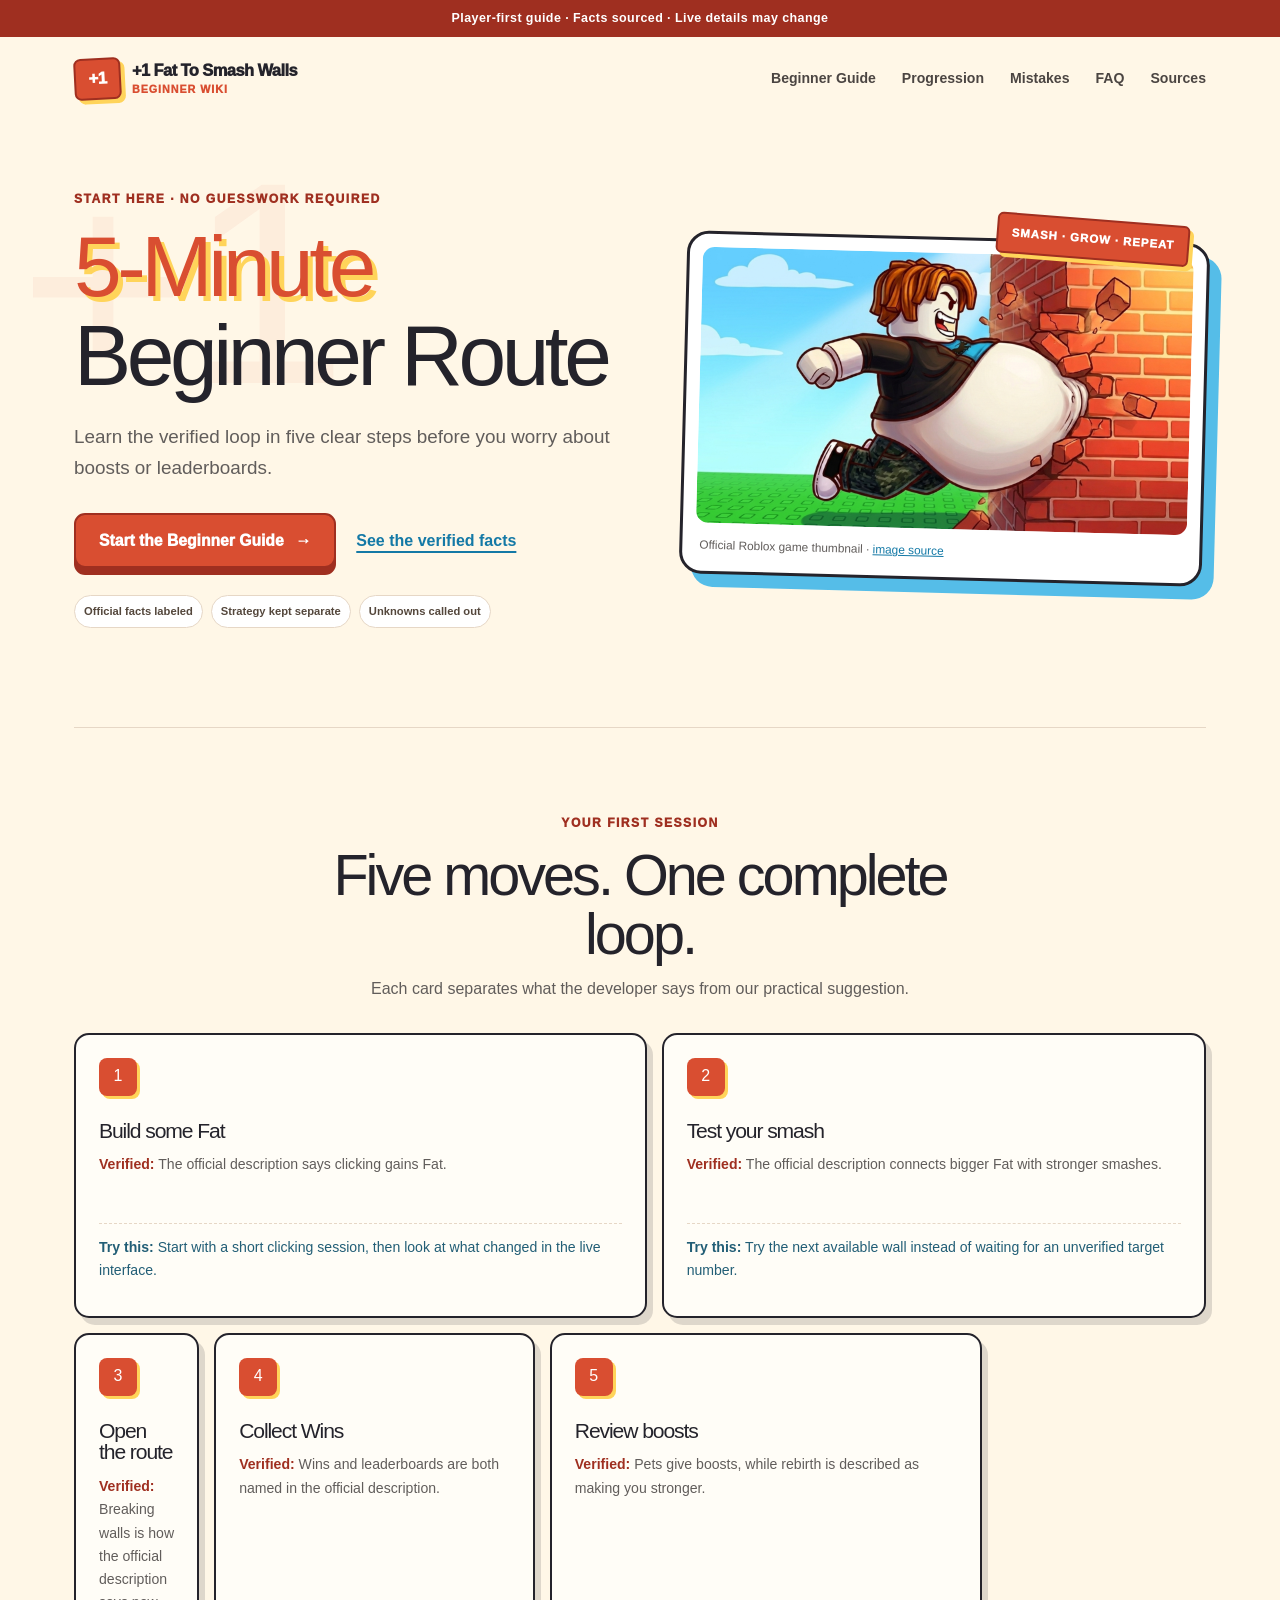
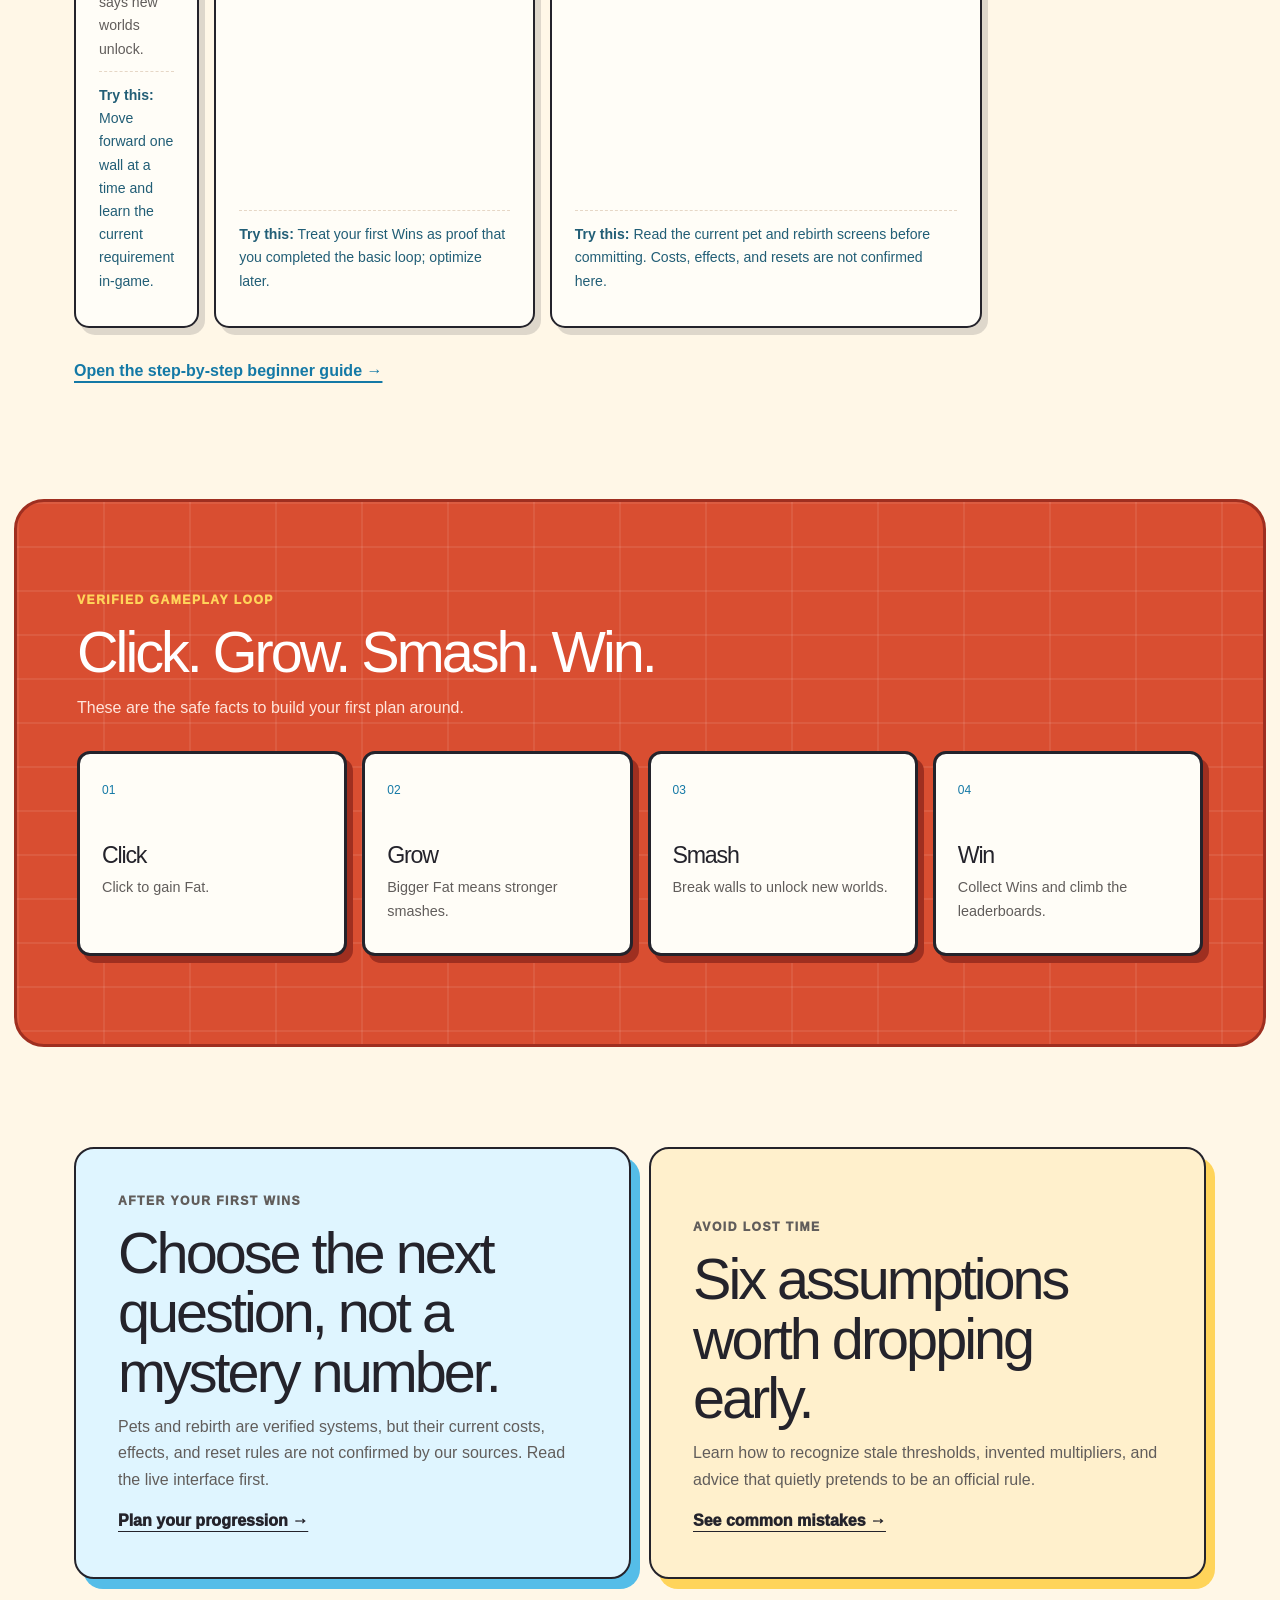
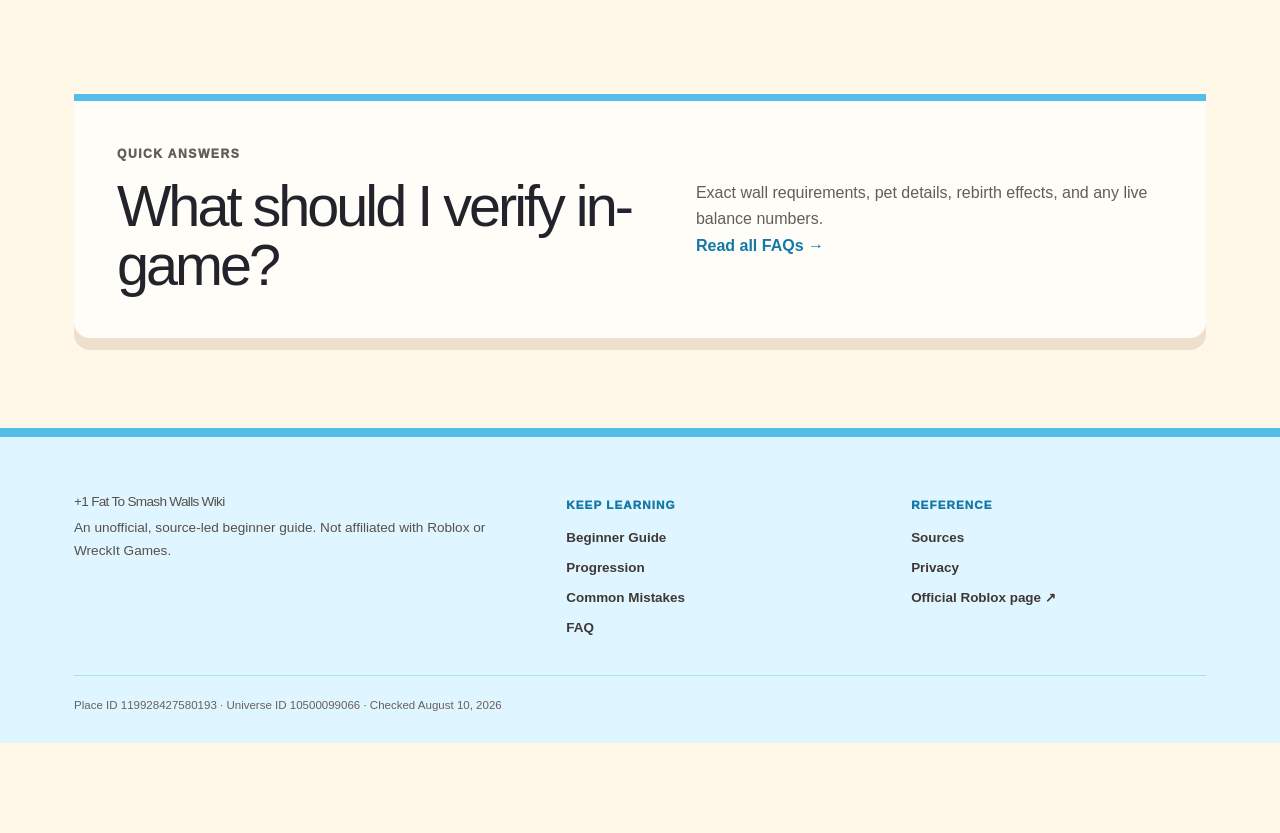
==== commit 89ffa2bb: "feat: add Adsterra placements" ====
--- a/index.html
+++ b/index.html
@@ -1 +1,4 @@
-<!DOCTYPE html><html lang="en"><head><meta charSet="utf-8"/><meta name="viewport" content="width=device-width, initial-scale=1"/><link rel="preload" href="/official-game-thumbnail.png" as="image"/><link rel="stylesheet" href="/_next/static/chunks/06zi41z06p6bj.css" data-precedence="next"/><link rel="preload" as="script" fetchPriority="low" href="/_next/static/chunks/0eywkmca_-zu4.js"/><script src="/_next/static/chunks/110_i249ts23r.js" async=""></script><script src="/_next/static/chunks/0j0y4mz~39hjq.js" async=""></script><script src="/_next/static/chunks/16-9g_poa1y5f.js" async=""></script><script src="/_next/static/chunks/turbopack-0xl_99pbn5jy3.js" async=""></script><script src="/_next/static/chunks/0dnkpeyou1bji.js" async=""></script><script src="/_next/static/chunks/110yqreq9kv_-.js" async=""></script><title>5-Minute Beginner Route</title><meta name="description" content="Start +1 Fat To Smash Walls with a five-step beginner route, then learn the verified loop, progression choices, common mistakes, and FAQ."/><meta name="application-name" content="+1 Fat To Smash Walls Wiki"/><meta name="robots" content="index, follow"/><meta name="category" content="Simulation · Incremental Simulator"/><link rel="canonical" href="https://plus1fattosmashwalls.wiki/"/><meta property="og:title" content="5-Minute Beginner Route | +1 Fat To Smash Walls Wiki"/><meta property="og:description" content="Start +1 Fat To Smash Walls with a five-step beginner route, then learn the verified loop, progression choices, common mistakes, and FAQ."/><meta property="og:url" content="https://plus1fattosmashwalls.wiki/"/><meta property="og:site_name" content="+1 Fat To Smash Walls Wiki"/><meta property="og:image" content="https://plus1fattosmashwalls.wiki/og.png"/><meta property="og:image:width" content="1731"/><meta property="og:image:height" content="909"/><meta property="og:image:alt" content="+1 Fat To Smash Walls Beginner Guide"/><meta property="og:type" content="website"/><meta name="twitter:card" content="summary_large_image"/><meta name="twitter:title" content="5-Minute Beginner Route | +1 Fat To Smash Walls Wiki"/><meta name="twitter:description" content="Start +1 Fat To Smash Walls with a five-step beginner route, then learn the verified loop, progression choices, common mistakes, and FAQ."/><meta name="twitter:image" content="https://plus1fattosmashwalls.wiki/og.png"/><link rel="icon" href="/official-game-icon.png"/><link rel="apple-touch-icon" href="/official-game-icon.png"/><script src="/_next/static/chunks/03~yq9q893hmn.js" noModule=""></script></head><body><div hidden=""><!--$--><!--/$--></div><div class="site-shell"><a class="skip-link" href="#main-content">Skip to main content</a><div class="truth-strip">Player-first guide · Facts sourced · Live details may change</div><header class="site-header"><a class="brand" aria-label="Plus 1 Fat To Smash Walls Wiki home" href="/"><span class="brand-brick" aria-hidden="true">+1</span><span>+1 Fat To Smash Walls<small>Beginner Wiki</small></span></a><nav class="desktop-nav" aria-label="Main navigation"><a href="/how-to-play/">Beginner Guide</a><a href="/progression/">Progression</a><a href="/mistakes/">Mistakes</a><a href="/faq/">FAQ</a><a href="/sources/">Sources</a></nav><details class="mobile-nav"><summary>Menu</summary><nav aria-label="Mobile navigation"><a href="/how-to-play/">Beginner Guide</a><a href="/progression/">Progression</a><a href="/mistakes/">Mistakes</a><a href="/faq/">FAQ</a><a href="/sources/">Sources</a></nav></details></header><main id="main-content"><script type="application/ld+json">{"@context":"https://schema.org","@graph":[{"@type":"WebSite","name":"+1 Fat To Smash Walls Wiki","url":"https://plus1fattosmashwalls.wiki","description":"An unofficial, source-led beginner guide."},{"@type":"VideoGame","name":"[🍔] +1 Fat To Smash Walls","url":"https://www.roblox.com/games/119928427580193/1-Fat-To-Smash-Walls","gamePlatform":"Roblox","genre":"Simulation · Incremental Simulator","publisher":{"@type":"Organization","name":"WreckIt Games"},"maximumAttendeeCapacity":8,"identifier":[{"@type":"PropertyValue","name":"Roblox place ID","value":"119928427580193"},{"@type":"PropertyValue","name":"Roblox universe ID","value":"10500099066"}]}]}</script><section class="home-hero" aria-labelledby="home-title"><div class="hero-copy"><p class="eyebrow">Start here · No guesswork required</p><h1 id="home-title"><span>5-Minute</span> Beginner Route</h1><p class="hero-lede">Learn the verified loop in five clear steps before you worry about boosts or leaderboards.</p><div class="hero-actions"><a class="primary-button" href="/how-to-play/">Start the Beginner Guide <span aria-hidden="true">→</span></a><a class="text-link" href="/sources/">See the verified facts</a></div><div class="hero-trust"><span>Official facts labeled</span><span>Strategy kept separate</span><span>Unknowns called out</span></div></div><figure class="game-art"><div class="brick-label">SMASH · GROW · REPEAT</div><img src="/official-game-thumbnail.png" width="768" height="432" alt="Official artwork for Plus 1 Fat To Smash Walls on Roblox"/><figcaption>Official Roblox game thumbnail · <a href="/sources/#images">image source</a></figcaption></figure></section><section class="route-section" aria-labelledby="route-title"><div class="section-heading centered"><p class="eyebrow">Your first session</p><h2 id="route-title">Five moves. One complete loop.</h2><p>Each card separates what the developer says from our practical suggestion.</p></div><ol class="route-grid"><li><span class="step-number">1</span><h3>Build some Fat</h3><p class="fact-line"><b>Verified:</b> <!-- -->The official description says clicking gains Fat.</p><p class="advice-line"><b>Try this:</b> <!-- -->Start with a short clicking session, then look at what changed in the live interface.</p></li><li><span class="step-number">2</span><h3>Test your smash</h3><p class="fact-line"><b>Verified:</b> <!-- -->The official description connects bigger Fat with stronger smashes.</p><p class="advice-line"><b>Try this:</b> <!-- -->Try the next available wall instead of waiting for an unverified target number.</p></li><li><span class="step-number">3</span><h3>Open the route</h3><p class="fact-line"><b>Verified:</b> <!-- -->Breaking walls is how the official description says new worlds unlock.</p><p class="advice-line"><b>Try this:</b> <!-- -->Move forward one wall at a time and learn the current requirement in-game.</p></li><li><span class="step-number">4</span><h3>Collect Wins</h3><p class="fact-line"><b>Verified:</b> <!-- -->Wins and leaderboards are both named in the official description.</p><p class="advice-line"><b>Try this:</b> <!-- -->Treat your first Wins as proof that you completed the basic loop; optimize later.</p></li><li><span class="step-number">5</span><h3>Review boosts</h3><p class="fact-line"><b>Verified:</b> <!-- -->Pets give boosts, while rebirth is described as making you stronger.</p><p class="advice-line"><b>Try this:</b> <!-- -->Read the current pet and rebirth screens before committing. Costs, effects, and resets are not confirmed here.</p></li></ol><a class="section-link" href="/how-to-play/">Open the step-by-step beginner guide →</a></section><section class="loop-section" aria-labelledby="loop-title"><div class="section-heading"><p class="eyebrow">Verified gameplay loop</p><h2 id="loop-title">Click. Grow. Smash. Win.</h2><p>These are the safe facts to build your first plan around.</p></div><div class="loop-track"><article><span>01</span><h3>Click</h3><p>Click to gain Fat.</p></article><article><span>02</span><h3>Grow</h3><p>Bigger Fat means stronger smashes.</p></article><article><span>03</span><h3>Smash</h3><p>Break walls to unlock new worlds.</p></article><article><span>04</span><h3>Win</h3><p>Collect Wins and climb the leaderboards.</p></article></div></section><section class="split-feature"><div class="feature-panel blue-panel"><p class="eyebrow">After your first Wins</p><h2>Choose the next question, not a mystery number.</h2><p>Pets and rebirth are verified systems, but their current costs, effects, and reset rules are not confirmed by our sources. Read the live interface first.</p><a href="/progression/">Plan your progression →</a></div><div class="feature-panel cream-panel"><p class="eyebrow">Avoid lost time</p><h2>Six assumptions worth dropping early.</h2><p>Learn how to recognize stale thresholds, invented multipliers, and advice that quietly pretends to be an official rule.</p><a href="/mistakes/">See common mistakes →</a></div></section><section class="faq-teaser" aria-labelledby="faq-teaser-title"><div><p class="eyebrow">Quick answers</p><h2 id="faq-teaser-title">What should I verify in-game?</h2></div><div><p>Exact wall requirements, pet details, rebirth effects, and any live balance numbers.</p><a href="/faq/">Read all FAQs →</a></div></section><!--$--><!--/$--></main><footer class="site-footer"><div class="footer-grid"><div><p class="footer-title">+1 Fat To Smash Walls<!-- --> Wiki</p><p>An unofficial, source-led beginner guide. Not affiliated with Roblox or WreckIt Games.</p></div><div><p class="footer-heading">Keep learning</p><a href="/how-to-play/">Beginner Guide</a><a href="/progression/">Progression</a><a href="/mistakes/">Common Mistakes</a><a href="/faq/">FAQ</a></div><div><p class="footer-heading">Reference</p><a href="/sources/">Sources</a><a href="/privacy/">Privacy</a><a href="https://www.roblox.com/games/119928427580193/1-Fat-To-Smash-Walls" target="_blank" rel="noopener noreferrer">Official Roblox page ↗</a></div></div><p class="footer-fineprint">Place ID <!-- -->119928427580193<!-- --> · Universe ID <!-- -->10500099066<!-- --> · Checked August 10, 2026</p></footer></div><script src="/_next/static/chunks/0eywkmca_-zu4.js" id="_R_" async=""></script><script>(self.__next_f=self.__next_f||[]).push([0])</script><script>self.__next_f.push([1,"1:\"$Sreact.fragment\"\n2:I[82012,[\"/_next/static/chunks/0dnkpeyou1bji.js\",\"/_next/static/chunks/110yqreq9kv_-.js\"],\"\"]\n3:I[64350,[\"/_next/static/chunks/0dnkpeyou1bji.js\",\"/_next/static/chunks/110yqreq9kv_-.js\"],\"default\"]\n4:I[99497,[\"/_next/static/chunks/0dnkpeyou1bji.js\",\"/_next/static/chunks/110yqreq9kv_-.js\"],\"default\"]\nc:I[87166,[\"/_next/static/chunks/0dnkpeyou1bji.js\",\"/_next/static/chunks/110yqreq9kv_-.js\"],\"default\",1]\n:HL[\"/_next/static/chunks/06zi41z06p6bj.css\",\"style\"]\n"])</script><script>self.__next_f.push([1,"0:{\"P\":null,\"c\":[\"\",\"\"],\"q\":\"\",\"i\":false,\"f\":[[[\"\",{\"children\":[\"__PAGE__\",{}]},\"$undefined\",\"$undefined\",16],[[\"$\",\"$1\",\"c\",{\"children\":[[[\"$\",\"link\",\"0\",{\"rel\":\"stylesheet\",\"href\":\"/_next/static/chunks/06zi41z06p6bj.css\",\"precedence\":\"next\",\"crossOrigin\":\"$undefined\",\"nonce\":\"$undefined\"}],[\"$\",\"script\",\"script-0\",{\"src\":\"/_next/static/chunks/0dnkpeyou1bji.js\",\"async\":true,\"nonce\":\"$undefined\"}],[\"$\",\"script\",\"script-1\",{\"src\":\"/_next/static/chunks/110yqreq9kv_-.js\",\"async\":true,\"nonce\":\"$undefined\"}]],[\"$\",\"html\",null,{\"lang\":\"en\",\"children\":[\"$\",\"body\",null,{\"children\":[\"$\",\"div\",null,{\"className\":\"site-shell\",\"children\":[[\"$\",\"a\",null,{\"className\":\"skip-link\",\"href\":\"#main-content\",\"children\":\"Skip to main content\"}],[\"$\",\"div\",null,{\"className\":\"truth-strip\",\"children\":\"Player-first guide · Facts sourced · Live details may change\"}],[\"$\",\"header\",null,{\"className\":\"site-header\",\"children\":[[\"$\",\"$L2\",null,{\"className\":\"brand\",\"href\":\"/\",\"aria-label\":\"Plus 1 Fat To Smash Walls Wiki home\",\"children\":[[\"$\",\"span\",null,{\"className\":\"brand-brick\",\"aria-hidden\":\"true\",\"children\":\"+1\"}],[\"$\",\"span\",null,{\"children\":[\"+1 Fat To Smash Walls\",[\"$\",\"small\",null,{\"children\":\"Beginner Wiki\"}]]}]]}],[\"$\",\"nav\",null,{\"className\":\"desktop-nav\",\"aria-label\":\"Main navigation\",\"children\":[[\"$\",\"$L2\",\"/how-to-play\",{\"href\":\"/how-to-play\",\"children\":\"Beginner Guide\"}],[\"$\",\"$L2\",\"/progression\",{\"href\":\"/progression\",\"children\":\"Progression\"}],[\"$\",\"$L2\",\"/mistakes\",{\"href\":\"/mistakes\",\"children\":\"Mistakes\"}],[\"$\",\"$L2\",\"/faq\",{\"href\":\"/faq\",\"children\":\"FAQ\"}],[\"$\",\"$L2\",\"/sources\",{\"href\":\"/sources\",\"children\":\"Sources\"}]]}],[\"$\",\"details\",null,{\"className\":\"mobile-nav\",\"children\":[[\"$\",\"summary\",null,{\"children\":\"Menu\"}],[\"$\",\"nav\",null,{\"aria-label\":\"Mobile navigation\",\"children\":[[\"$\",\"$L2\",\"/how-to-play\",{\"href\":\"/how-to-play\",\"children\":\"Beginner Guide\"}],[\"$\",\"$L2\",\"/progression\",{\"href\":\"/progression\",\"children\":\"Progression\"}],[\"$\",\"$L2\",\"/mistakes\",{\"href\":\"/mistakes\",\"children\":\"Mistakes\"}],[\"$\",\"$L2\",\"/faq\",{\"href\":\"/faq\",\"children\":\"FAQ\"}],[\"$\",\"$L2\",\"/sources\",{\"href\":\"/sources\",\"children\":\"Sources\"}]]}]]}]]}],[\"$\",\"main\",null,{\"id\":\"main-content\",\"children\":[\"$\",\"$L3\",null,{\"parallelRouterKey\":\"children\",\"error\":\"$undefined\",\"errorStyles\":\"$undefined\",\"errorScripts\":\"$undefined\",\"template\":[\"$\",\"$L4\",null,{}],\"templateStyles\":\"$undefined\",\"templateScripts\":\"$undefined\",\"notFound\":[[\"$\",\"section\",null,{\"className\":\"not-found\",\"children\":[\"$\",\"div\",null,{\"children\":[[\"$\",\"h1\",null,{\"children\":\"404\"}],[\"$\",\"h2\",null,{\"children\":\"This wall leads nowhere.\"}],[\"$\",\"p\",null,{\"children\":\"The guide may have moved, but your beginner route is still here.\"}],[\"$\",\"$L2\",null,{\"className\":\"primary-button\",\"href\":\"/how-to-play\",\"children\":\"Start the Beginner Guide →\"}]]}]}],[]],\"forbidden\":\"$undefined\",\"unauthorized\":\"$undefined\"}]}],[\"$\",\"footer\",null,{\"className\":\"site-footer\",\"children\":[[\"$\",\"div\",null,{\"className\":\"footer-grid\",\"children\":[[\"$\",\"div\",null,{\"children\":[[\"$\",\"p\",null,{\"className\":\"footer-title\",\"children\":[\"+1 Fat To Smash Walls\",\" Wiki\"]}],[\"$\",\"p\",null,{\"children\":\"An unofficial, source-led beginner guide. Not affiliated with Roblox or WreckIt Games.\"}]]}],[\"$\",\"div\",null,{\"children\":[[\"$\",\"p\",null,{\"className\":\"footer-heading\",\"children\":\"Keep learning\"}],[\"$\",\"$L2\",null,{\"href\":\"/how-to-play\",\"children\":\"Beginner Guide\"}],[\"$\",\"$L2\",null,{\"href\":\"/progression\",\"children\":\"Progression\"}],[\"$\",\"$L2\",null,{\"href\":\"/mistakes\",\"children\":\"Common Mistakes\"}],[\"$\",\"$L2\",null,{\"href\":\"/faq\",\"children\":\"FAQ\"}]]}],[\"$\",\"div\",null,{\"children\":[[\"$\",\"p\",null,{\"className\":\"footer-heading\",\"children\":\"Reference\"}],[\"$\",\"$L2\",null,{\"href\":\"/sources\",\"children\":\"Sources\"}],[\"$\",\"$L2\",null,{\"href\":\"/privacy\",\"children\":\"Privacy\"}],[\"$\",\"a\",null,{\"href\":\"https://www.roblox.com/games/119928427580193/1-Fat-To-Smash-Walls\",\"target\":\"_blank\",\"rel\":\"noopener noreferrer\",\"children\":\"Official Roblox page ↗\"}]]}]]}],[\"$\",\"p\",null,{\"className\":\"footer-fineprint\",\"children\":[\"Place ID \",\"119928427580193\",\" · Universe ID \",\"10500099066\",\" · Checked August 10, 2026\"]}]]}]]}]}]}]]}],{\"children\":[[\"$\",\"$1\",\"c\",{\"children\":[[[\"$\",\"script\",null,{\"type\":\"application/ld+json\",\"dangerouslySetInnerHTML\":{\"__html\":\"{\\\"@context\\\":\\\"https://schema.org\\\",\\\"@graph\\\":[{\\\"@type\\\":\\\"WebSite\\\",\\\"name\\\":\\\"+1 Fat To Smash Walls Wiki\\\",\\\"url\\\":\\\"https://plus1fattosmashwalls.wiki\\\",\\\"description\\\":\\\"An unofficial, source-led beginner guide.\\\"},{\\\"@type\\\":\\\"VideoGame\\\",\\\"name\\\":\\\"[🍔] +1 Fat To Smash Walls\\\",\\\"url\\\":\\\"https://www.roblox.com/games/119928427580193/1-Fat-To-Smash-Walls\\\",\\\"gamePlatform\\\":\\\"Roblox\\\",\\\"genre\\\":\\\"Simulation · Incremental Simulator\\\",\\\"publisher\\\":{\\\"@type\\\":\\\"Organization\\\",\\\"name\\\":\\\"WreckIt Games\\\"},\\\"maximumAttendeeCapacity\\\":8,\\\"identifier\\\":[{\\\"@type\\\":\\\"PropertyValue\\\",\\\"name\\\":\\\"Roblox place ID\\\",\\\"value\\\":\\\"119928427580193\\\"},{\\\"@type\\\":\\\"PropertyValue\\\",\\\"name\\\":\\\"Roblox universe ID\\\",\\\"value\\\":\\\"10500099066\\\"}]}]}\"}}],\"$L5\",\"$L6\",\"$L7\",\"$L8\",\"$L9\"],null,\"$La\"]}],{},null,false,null]},null,false,null],\"$Lb\",false]],\"m\":\"$undefined\",\"G\":[\"$c\",[\"$Ld\"]],\"S\":true,\"h\":null,\"s\":\"$undefined\",\"l\":\"$undefined\",\"p\":\"$undefined\",\"d\":\"$undefined\",\"b\":\"53lKXb79xnSPIYUF0fzWi\"}\n"])</script><script>self.__next_f.push([1,"e:I[3944,[\"/_next/static/chunks/0dnkpeyou1bji.js\",\"/_next/static/chunks/110yqreq9kv_-.js\"],\"OutletBoundary\"]\nf:\"$Sreact.suspense\"\n11:I[3944,[\"/_next/static/chunks/0dnkpeyou1bji.js\",\"/_next/static/chunks/110yqreq9kv_-.js\"],\"ViewportBoundary\"]\n13:I[3944,[\"/_next/static/chunks/0dnkpeyou1bji.js\",\"/_next/static/chunks/110yqreq9kv_-.js\"],\"MetadataBoundary\"]\n:HL[\"/official-game-thumbnail.png\",\"image\"]\n"])</script><script>self.__next_f.push([1,"5:[\"$\",\"section\",null,{\"className\":\"home-hero\",\"aria-labelledby\":\"home-title\",\"children\":[[\"$\",\"div\",null,{\"className\":\"hero-copy\",\"children\":[[\"$\",\"p\",null,{\"className\":\"eyebrow\",\"children\":\"Start here · No guesswork required\"}],[\"$\",\"h1\",null,{\"id\":\"home-title\",\"children\":[[\"$\",\"span\",null,{\"children\":\"5-Minute\"}],\" Beginner Route\"]}],[\"$\",\"p\",null,{\"className\":\"hero-lede\",\"children\":\"Learn the verified loop in five clear steps before you worry about boosts or leaderboards.\"}],[\"$\",\"div\",null,{\"className\":\"hero-actions\",\"children\":[[\"$\",\"$L2\",null,{\"className\":\"primary-button\",\"href\":\"/how-to-play\",\"children\":[\"Start the Beginner Guide \",[\"$\",\"span\",null,{\"aria-hidden\":\"true\",\"children\":\"→\"}]]}],[\"$\",\"$L2\",null,{\"className\":\"text-link\",\"href\":\"/sources\",\"children\":\"See the verified facts\"}]]}],[\"$\",\"div\",null,{\"className\":\"hero-trust\",\"children\":[[\"$\",\"span\",null,{\"children\":\"Official facts labeled\"}],[\"$\",\"span\",null,{\"children\":\"Strategy kept separate\"}],[\"$\",\"span\",null,{\"children\":\"Unknowns called out\"}]]}]]}],[\"$\",\"figure\",null,{\"className\":\"game-art\",\"children\":[[\"$\",\"div\",null,{\"className\":\"brick-label\",\"children\":\"SMASH · GROW · REPEAT\"}],[\"$\",\"img\",null,{\"src\":\"/official-game-thumbnail.png\",\"width\":\"768\",\"height\":\"432\",\"alt\":\"Official artwork for Plus 1 Fat To Smash Walls on Roblox\"}],[\"$\",\"figcaption\",null,{\"children\":[\"Official Roblox game thumbnail · \",[\"$\",\"$L2\",null,{\"href\":\"/sources#images\",\"children\":\"image source\"}]]}]]}]]}]\n"])</script><script>self.__next_f.push([1,"6:[\"$\",\"section\",null,{\"className\":\"route-section\",\"aria-labelledby\":\"route-title\",\"children\":[[\"$\",\"div\",null,{\"className\":\"section-heading centered\",\"children\":[[\"$\",\"p\",null,{\"className\":\"eyebrow\",\"children\":\"Your first session\"}],[\"$\",\"h2\",null,{\"id\":\"route-title\",\"children\":\"Five moves. One complete loop.\"}],[\"$\",\"p\",null,{\"children\":\"Each card separates what the developer says from our practical suggestion.\"}]]}],[\"$\",\"ol\",null,{\"className\":\"route-grid\",\"children\":[[\"$\",\"li\",\"Build some Fat\",{\"children\":[[\"$\",\"span\",null,{\"className\":\"step-number\",\"children\":1}],[\"$\",\"h3\",null,{\"children\":\"Build some Fat\"}],[\"$\",\"p\",null,{\"className\":\"fact-line\",\"children\":[[\"$\",\"b\",null,{\"children\":\"Verified:\"}],\" \",\"The official description says clicking gains Fat.\"]}],[\"$\",\"p\",null,{\"className\":\"advice-line\",\"children\":[[\"$\",\"b\",null,{\"children\":\"Try this:\"}],\" \",\"Start with a short clicking session, then look at what changed in the live interface.\"]}]]}],[\"$\",\"li\",\"Test your smash\",{\"children\":[[\"$\",\"span\",null,{\"className\":\"step-number\",\"children\":2}],[\"$\",\"h3\",null,{\"children\":\"Test your smash\"}],[\"$\",\"p\",null,{\"className\":\"fact-line\",\"children\":[[\"$\",\"b\",null,{\"children\":\"Verified:\"}],\" \",\"The official description connects bigger Fat with stronger smashes.\"]}],[\"$\",\"p\",null,{\"className\":\"advice-line\",\"children\":[[\"$\",\"b\",null,{\"children\":\"Try this:\"}],\" \",\"Try the next available wall instead of waiting for an unverified target number.\"]}]]}],[\"$\",\"li\",\"Open the route\",{\"children\":[[\"$\",\"span\",null,{\"className\":\"step-number\",\"children\":3}],[\"$\",\"h3\",null,{\"children\":\"Open the route\"}],[\"$\",\"p\",null,{\"className\":\"fact-line\",\"children\":[[\"$\",\"b\",null,{\"children\":\"Verified:\"}],\" \",\"Breaking walls is how the official description says new worlds unlock.\"]}],[\"$\",\"p\",null,{\"className\":\"advice-line\",\"children\":[[\"$\",\"b\",null,{\"children\":\"Try this:\"}],\" \",\"Move forward one wall at a time and learn the current requirement in-game.\"]}]]}],[\"$\",\"li\",\"Collect Wins\",{\"children\":[[\"$\",\"span\",null,{\"className\":\"step-number\",\"children\":4}],[\"$\",\"h3\",null,{\"children\":\"Collect Wins\"}],[\"$\",\"p\",null,{\"className\":\"fact-line\",\"children\":[[\"$\",\"b\",null,{\"children\":\"Verified:\"}],\" \",\"Wins and leaderboards are both named in the official description.\"]}],[\"$\",\"p\",null,{\"className\":\"advice-line\",\"children\":[[\"$\",\"b\",null,{\"children\":\"Try this:\"}],\" \",\"Treat your first Wins as proof that you completed the basic loop; optimize later.\"]}]]}],[\"$\",\"li\",\"Review boosts\",{\"children\":[[\"$\",\"span\",null,{\"className\":\"step-number\",\"children\":5}],[\"$\",\"h3\",null,{\"children\":\"Review boosts\"}],[\"$\",\"p\",null,{\"className\":\"fact-line\",\"children\":[[\"$\",\"b\",null,{\"children\":\"Verified:\"}],\" \",\"Pets give boosts, while rebirth is described as making you stronger.\"]}],[\"$\",\"p\",null,{\"className\":\"advice-line\",\"children\":[[\"$\",\"b\",null,{\"children\":\"Try this:\"}],\" \",\"Read the current pet and rebirth screens before committing. Costs, effects, and resets are not confirmed here.\"]}]]}]]}],[\"$\",\"$L2\",null,{\"className\":\"section-link\",\"href\":\"/how-to-play\",\"children\":\"Open the step-by-step beginner guide →\"}]]}]\n"])</script><script>self.__next_f.push([1,"7:[\"$\",\"section\",null,{\"className\":\"loop-section\",\"aria-labelledby\":\"loop-title\",\"children\":[[\"$\",\"div\",null,{\"className\":\"section-heading\",\"children\":[[\"$\",\"p\",null,{\"className\":\"eyebrow\",\"children\":\"Verified gameplay loop\"}],[\"$\",\"h2\",null,{\"id\":\"loop-title\",\"children\":\"Click. Grow. Smash. Win.\"}],[\"$\",\"p\",null,{\"children\":\"These are the safe facts to build your first plan around.\"}]]}],[\"$\",\"div\",null,{\"className\":\"loop-track\",\"children\":[[\"$\",\"article\",\"Click\",{\"children\":[[\"$\",\"span\",null,{\"children\":\"01\"}],[\"$\",\"h3\",null,{\"children\":\"Click\"}],[\"$\",\"p\",null,{\"children\":\"Click to gain Fat.\"}]]}],[\"$\",\"article\",\"Grow\",{\"children\":[[\"$\",\"span\",null,{\"children\":\"02\"}],[\"$\",\"h3\",null,{\"children\":\"Grow\"}],[\"$\",\"p\",null,{\"children\":\"Bigger Fat means stronger smashes.\"}]]}],[\"$\",\"article\",\"Smash\",{\"children\":[[\"$\",\"span\",null,{\"children\":\"03\"}],[\"$\",\"h3\",null,{\"children\":\"Smash\"}],[\"$\",\"p\",null,{\"children\":\"Break walls to unlock new worlds.\"}]]}],[\"$\",\"article\",\"Win\",{\"children\":[[\"$\",\"span\",null,{\"children\":\"04\"}],[\"$\",\"h3\",null,{\"children\":\"Win\"}],[\"$\",\"p\",null,{\"children\":\"Collect Wins and climb the leaderboards.\"}]]}]]}]]}]\n8:[\"$\",\"section\",null,{\"className\":\"split-feature\",\"children\":[[\"$\",\"div\",null,{\"className\":\"feature-panel blue-panel\",\"children\":[[\"$\",\"p\",null,{\"className\":\"eyebrow\",\"children\":\"After your first Wins\"}],[\"$\",\"h2\",null,{\"children\":\"Choose the next question, not a mystery number.\"}],[\"$\",\"p\",null,{\"children\":\"Pets and rebirth are verified systems, but their current costs, effects, and reset rules are not confirmed by our sources. Read the live interface first.\"}],[\"$\",\"$L2\",null,{\"href\":\"/progression\",\"children\":\"Plan your progression →\"}]]}],[\"$\",\"div\",null,{\"className\":\"feature-panel cream-panel\",\"children\":[[\"$\",\"p\",null,{\"className\":\"eyebrow\",\"children\":\"Avoid lost time\"}],[\"$\",\"h2\",null,{\"children\":\"Six assumptions worth dropping early.\"}],[\"$\",\"p\",null,{\"children\":\"Learn how to recognize stale thresholds, invented multipliers, and advice that quietly pretends to be an official rule.\"}],[\"$\",\"$L2\",null,{\"href\":\"/mistakes\",\"children\":\"See common mistakes →\"}]]}]]}]\n9:[\"$\",\"section\",null,{\"className\":\"faq-teaser\",\"aria-labelledby\":\"faq-teaser-title\",\"children\":[[\"$\",\"div\",null,{\"children\":[[\"$\",\"p\",null,{\"className\":\"eyebrow\",\"children\":\"Quick answers\"}],[\"$\",\"h2\",null,{\"id\":\"faq-teaser-title\",\"children\":\"What should I verify in-game?\"}]]}],[\"$\",\"div\",null,{\"children\":[[\"$\",\"p\",null,{\"children\":\"Exact wall requirements, pet details, rebirth effects, and any live balance numbers.\"}],[\"$\",\"$L2\",null,{\"href\":\"/faq\",\"children\":\"Read all FAQs →\"}]]}]]}]\na:[\"$\",\"$Le\",null,{\"children\":[\"$\",\"$f\",null,{\"name\":\"Next.MetadataOutlet\",\"children\":\"$@10\"}]}]\nb:[\"$\",\"$1\",\"h\",{\"children\":[null,[\"$\",\"$L11\",null,{\"children\":\"$L12\"}],[\"$\",\"div\",null,{\"hidden\":true,\"children\":[\"$\",\"$L13\",null,{\"children\":[\"$\",\"$f\",null,{\"name\":\"Next.Metadata\",\"children\":\"$L14\"}]}]}],null]}]\nd:[\"$\",\"link\",\"0\",{\"rel\":\"stylesheet\",\"href\":\"/_next/static/chunks/06zi41z06p6bj.css\",\"precedence\":\"next\",\"crossOrigin\":\"$undefined\",\"nonce\":\"$undefined\"}]\n"])</script><script>self.__next_f.push([1,"12:[[\"$\",\"meta\",\"0\",{\"charSet\":\"utf-8\"}],[\"$\",\"meta\",\"1\",{\"name\":\"viewport\",\"content\":\"width=device-width, initial-scale=1\"}]]\n"])</script><script>self.__next_f.push([1,"15:I[78363,[\"/_next/static/chunks/0dnkpeyou1bji.js\",\"/_next/static/chunks/110yqreq9kv_-.js\"],\"IconMark\"]\n10:null\n"])</script><script>self.__next_f.push([1,"14:[[\"$\",\"title\",\"0\",{\"children\":\"5-Minute Beginner Route\"}],[\"$\",\"meta\",\"1\",{\"name\":\"description\",\"content\":\"Start +1 Fat To Smash Walls with a five-step beginner route, then learn the verified loop, progression choices, common mistakes, and FAQ.\"}],[\"$\",\"meta\",\"2\",{\"name\":\"application-name\",\"content\":\"+1 Fat To Smash Walls Wiki\"}],[\"$\",\"meta\",\"3\",{\"name\":\"robots\",\"content\":\"index, follow\"}],[\"$\",\"meta\",\"4\",{\"name\":\"category\",\"content\":\"Simulation · Incremental Simulator\"}],[\"$\",\"link\",\"5\",{\"rel\":\"canonical\",\"href\":\"https://plus1fattosmashwalls.wiki/\"}],[\"$\",\"meta\",\"6\",{\"property\":\"og:title\",\"content\":\"5-Minute Beginner Route | +1 Fat To Smash Walls Wiki\"}],[\"$\",\"meta\",\"7\",{\"property\":\"og:description\",\"content\":\"Start +1 Fat To Smash Walls with a five-step beginner route, then learn the verified loop, progression choices, common mistakes, and FAQ.\"}],[\"$\",\"meta\",\"8\",{\"property\":\"og:url\",\"content\":\"https://plus1fattosmashwalls.wiki/\"}],[\"$\",\"meta\",\"9\",{\"property\":\"og:site_name\",\"content\":\"+1 Fat To Smash Walls Wiki\"}],[\"$\",\"meta\",\"10\",{\"property\":\"og:image\",\"content\":\"https://plus1fattosmashwalls.wiki/og.png\"}],[\"$\",\"meta\",\"11\",{\"property\":\"og:image:width\",\"content\":\"1731\"}],[\"$\",\"meta\",\"12\",{\"property\":\"og:image:height\",\"content\":\"909\"}],[\"$\",\"meta\",\"13\",{\"property\":\"og:image:alt\",\"content\":\"+1 Fat To Smash Walls Beginner Guide\"}],[\"$\",\"meta\",\"14\",{\"property\":\"og:type\",\"content\":\"website\"}],[\"$\",\"meta\",\"15\",{\"name\":\"twitter:card\",\"content\":\"summary_large_image\"}],[\"$\",\"meta\",\"16\",{\"name\":\"twitter:title\",\"content\":\"5-Minute Beginner Route | +1 Fat To Smash Walls Wiki\"}],[\"$\",\"meta\",\"17\",{\"name\":\"twitter:description\",\"content\":\"Start +1 Fat To Smash Walls with a five-step beginner route, then learn the verified loop, progression choices, common mistakes, and FAQ.\"}],[\"$\",\"meta\",\"18\",{\"name\":\"twitter:image\",\"content\":\"https://plus1fattosmashwalls.wiki/og.png\"}],[\"$\",\"link\",\"19\",{\"rel\":\"icon\",\"href\":\"/official-game-icon.png\"}],[\"$\",\"link\",\"20\",{\"rel\":\"apple-touch-icon\",\"href\":\"/official-game-icon.png\"}],[\"$\",\"$L15\",\"21\",{}]]\n"])</script></body></html>+<!DOCTYPE html><html lang="en"><head><meta charSet="utf-8"/><meta name="viewport" content="width=device-width, initial-scale=1"/><link rel="preload" href="/official-game-thumbnail.png" as="image"/><link rel="stylesheet" href="/_next/static/chunks/06zi41z06p6bj.css" data-precedence="next"/><link rel="preload" as="script" fetchPriority="low" href="/_next/static/chunks/0eywkmca_-zu4.js"/><script src="/_next/static/chunks/110_i249ts23r.js" async=""></script><script src="/_next/static/chunks/0j0y4mz~39hjq.js" async=""></script><script src="/_next/static/chunks/16-9g_poa1y5f.js" async=""></script><script src="/_next/static/chunks/turbopack-0xl_99pbn5jy3.js" async=""></script><script src="/_next/static/chunks/0dnkpeyou1bji.js" async=""></script><script src="/_next/static/chunks/110yqreq9kv_-.js" async=""></script><title>5-Minute Beginner Route</title><meta name="description" content="Start +1 Fat To Smash Walls with a five-step beginner route, then learn the verified loop, progression choices, common mistakes, and FAQ."/><meta name="application-name" content="+1 Fat To Smash Walls Wiki"/><meta name="robots" content="index, follow"/><meta name="category" content="Simulation · Incremental Simulator"/><link rel="canonical" href="https://plus1fattosmashwalls.wiki/"/><meta property="og:title" content="5-Minute Beginner Route | +1 Fat To Smash Walls Wiki"/><meta property="og:description" content="Start +1 Fat To Smash Walls with a five-step beginner route, then learn the verified loop, progression choices, common mistakes, and FAQ."/><meta property="og:url" content="https://plus1fattosmashwalls.wiki/"/><meta property="og:site_name" content="+1 Fat To Smash Walls Wiki"/><meta property="og:image" content="https://plus1fattosmashwalls.wiki/og.png"/><meta property="og:image:width" content="1731"/><meta property="og:image:height" content="909"/><meta property="og:image:alt" content="+1 Fat To Smash Walls Beginner Guide"/><meta property="og:type" content="website"/><meta name="twitter:card" content="summary_large_image"/><meta name="twitter:title" content="5-Minute Beginner Route | +1 Fat To Smash Walls Wiki"/><meta name="twitter:description" content="Start +1 Fat To Smash Walls with a five-step beginner route, then learn the verified loop, progression choices, common mistakes, and FAQ."/><meta name="twitter:image" content="https://plus1fattosmashwalls.wiki/og.png"/><link rel="icon" href="/official-game-icon.png"/><link rel="apple-touch-icon" href="/official-game-icon.png"/><script src="/_next/static/chunks/03~yq9q893hmn.js" noModule=""></script></head><body><div hidden=""><!--$--><!--/$--></div><div class="site-shell"><a class="skip-link" href="#main-content">Skip to main content</a><div class="truth-strip">Player-first guide · Facts sourced · Live details may change</div><header class="site-header"><a class="brand" aria-label="Plus 1 Fat To Smash Walls Wiki home" href="/"><span class="brand-brick" aria-hidden="true">+1</span><span>+1 Fat To Smash Walls<small>Beginner Wiki</small></span></a><nav class="desktop-nav" aria-label="Main navigation"><a href="/how-to-play/">Beginner Guide</a><a href="/progression/">Progression</a><a href="/mistakes/">Mistakes</a><a href="/faq/">FAQ</a><a href="/sources/">Sources</a></nav><details class="mobile-nav"><summary>Menu</summary><nav aria-label="Mobile navigation"><a href="/how-to-play/">Beginner Guide</a><a href="/progression/">Progression</a><a href="/mistakes/">Mistakes</a><a href="/faq/">FAQ</a><a href="/sources/">Sources</a></nav></details></header><main id="main-content"><script type="application/ld+json">{"@context":"https://schema.org","@graph":[{"@type":"WebSite","name":"+1 Fat To Smash Walls Wiki","url":"https://plus1fattosmashwalls.wiki","description":"An unofficial, source-led beginner guide."},{"@type":"VideoGame","name":"[🍔] +1 Fat To Smash Walls","url":"https://www.roblox.com/games/119928427580193/1-Fat-To-Smash-Walls","gamePlatform":"Roblox","genre":"Simulation · Incremental Simulator","publisher":{"@type":"Organization","name":"WreckIt Games"},"maximumAttendeeCapacity":8,"identifier":[{"@type":"PropertyValue","name":"Roblox place ID","value":"119928427580193"},{"@type":"PropertyValue","name":"Roblox universe ID","value":"10500099066"}]}]}</script><section class="home-hero" aria-labelledby="home-title"><div class="hero-copy"><p class="eyebrow">Start here · No guesswork required</p><h1 id="home-title"><span>5-Minute</span> Beginner Route</h1><p class="hero-lede">Learn the verified loop in five clear steps before you worry about boosts or leaderboards.</p><div class="hero-actions"><a class="primary-button" href="/how-to-play/">Start the Beginner Guide <span aria-hidden="true">→</span></a><a class="text-link" href="/sources/">See the verified facts</a></div><div class="hero-trust"><span>Official facts labeled</span><span>Strategy kept separate</span><span>Unknowns called out</span></div></div><figure class="game-art"><div class="brick-label">SMASH · GROW · REPEAT</div><img src="/official-game-thumbnail.png" width="768" height="432" alt="Official artwork for Plus 1 Fat To Smash Walls on Roblox"/><figcaption>Official Roblox game thumbnail · <a href="/sources/#images">image source</a></figcaption></figure></section><section class="route-section" aria-labelledby="route-title"><div class="section-heading centered"><p class="eyebrow">Your first session</p><h2 id="route-title">Five moves. One complete loop.</h2><p>Each card separates what the developer says from our practical suggestion.</p></div><ol class="route-grid"><li><span class="step-number">1</span><h3>Build some Fat</h3><p class="fact-line"><b>Verified:</b> <!-- -->The official description says clicking gains Fat.</p><p class="advice-line"><b>Try this:</b> <!-- -->Start with a short clicking session, then look at what changed in the live interface.</p></li><li><span class="step-number">2</span><h3>Test your smash</h3><p class="fact-line"><b>Verified:</b> <!-- -->The official description connects bigger Fat with stronger smashes.</p><p class="advice-line"><b>Try this:</b> <!-- -->Try the next available wall instead of waiting for an unverified target number.</p></li><li><span class="step-number">3</span><h3>Open the route</h3><p class="fact-line"><b>Verified:</b> <!-- -->Breaking walls is how the official description says new worlds unlock.</p><p class="advice-line"><b>Try this:</b> <!-- -->Move forward one wall at a time and learn the current requirement in-game.</p></li><li><span class="step-number">4</span><h3>Collect Wins</h3><p class="fact-line"><b>Verified:</b> <!-- -->Wins and leaderboards are both named in the official description.</p><p class="advice-line"><b>Try this:</b> <!-- -->Treat your first Wins as proof that you completed the basic loop; optimize later.</p></li><li><span class="step-number">5</span><h3>Review boosts</h3><p class="fact-line"><b>Verified:</b> <!-- -->Pets give boosts, while rebirth is described as making you stronger.</p><p class="advice-line"><b>Try this:</b> <!-- -->Read the current pet and rebirth screens before committing. Costs, effects, and resets are not confirmed here.</p></li></ol><a class="section-link" href="/how-to-play/">Open the step-by-step beginner guide →</a></section><section class="loop-section" aria-labelledby="loop-title"><div class="section-heading"><p class="eyebrow">Verified gameplay loop</p><h2 id="loop-title">Click. Grow. Smash. Win.</h2><p>These are the safe facts to build your first plan around.</p></div><div class="loop-track"><article><span>01</span><h3>Click</h3><p>Click to gain Fat.</p></article><article><span>02</span><h3>Grow</h3><p>Bigger Fat means stronger smashes.</p></article><article><span>03</span><h3>Smash</h3><p>Break walls to unlock new worlds.</p></article><article><span>04</span><h3>Win</h3><p>Collect Wins and climb the leaderboards.</p></article></div></section><section class="split-feature"><div class="feature-panel blue-panel"><p class="eyebrow">After your first Wins</p><h2>Choose the next question, not a mystery number.</h2><p>Pets and rebirth are verified systems, but their current costs, effects, and reset rules are not confirmed by our sources. Read the live interface first.</p><a href="/progression/">Plan your progression →</a></div><div class="feature-panel cream-panel"><p class="eyebrow">Avoid lost time</p><h2>Six assumptions worth dropping early.</h2><p>Learn how to recognize stale thresholds, invented multipliers, and advice that quietly pretends to be an official rule.</p><a href="/mistakes/">See common mistakes →</a></div></section><section class="faq-teaser" aria-labelledby="faq-teaser-title"><div><p class="eyebrow">Quick answers</p><h2 id="faq-teaser-title">What should I verify in-game?</h2></div><div><p>Exact wall requirements, pet details, rebirth effects, and any live balance numbers.</p><a href="/faq/">Read all FAQs →</a></div></section><!--$--><!--/$--></main><footer class="site-footer"><div class="footer-grid"><div><p class="footer-title">+1 Fat To Smash Walls<!-- --> Wiki</p><p>An unofficial, source-led beginner guide. Not affiliated with Roblox or WreckIt Games.</p></div><div><p class="footer-heading">Keep learning</p><a href="/how-to-play/">Beginner Guide</a><a href="/progression/">Progression</a><a href="/mistakes/">Common Mistakes</a><a href="/faq/">FAQ</a></div><div><p class="footer-heading">Reference</p><a href="/sources/">Sources</a><a href="/privacy/">Privacy</a><a href="https://www.roblox.com/games/119928427580193/1-Fat-To-Smash-Walls" target="_blank" rel="noopener noreferrer">Official Roblox page ↗</a></div></div><p class="footer-fineprint">Place ID <!-- -->119928427580193<!-- --> · Universe ID <!-- -->10500099066<!-- --> · Checked August 10, 2026</p></footer></div><script src="/_next/static/chunks/0eywkmca_-zu4.js" id="_R_" async=""></script><script>(self.__next_f=self.__next_f||[]).push([0])</script><script>self.__next_f.push([1,"1:\"$Sreact.fragment\"\n2:I[82012,[\"/_next/static/chunks/0dnkpeyou1bji.js\",\"/_next/static/chunks/110yqreq9kv_-.js\"],\"\"]\n3:I[64350,[\"/_next/static/chunks/0dnkpeyou1bji.js\",\"/_next/static/chunks/110yqreq9kv_-.js\"],\"default\"]\n4:I[99497,[\"/_next/static/chunks/0dnkpeyou1bji.js\",\"/_next/static/chunks/110yqreq9kv_-.js\"],\"default\"]\nc:I[87166,[\"/_next/static/chunks/0dnkpeyou1bji.js\",\"/_next/static/chunks/110yqreq9kv_-.js\"],\"default\",1]\n:HL[\"/_next/static/chunks/06zi41z06p6bj.css\",\"style\"]\n"])</script><script>self.__next_f.push([1,"0:{\"P\":null,\"c\":[\"\",\"\"],\"q\":\"\",\"i\":false,\"f\":[[[\"\",{\"children\":[\"__PAGE__\",{}]},\"$undefined\",\"$undefined\",16],[[\"$\",\"$1\",\"c\",{\"children\":[[[\"$\",\"link\",\"0\",{\"rel\":\"stylesheet\",\"href\":\"/_next/static/chunks/06zi41z06p6bj.css\",\"precedence\":\"next\",\"crossOrigin\":\"$undefined\",\"nonce\":\"$undefined\"}],[\"$\",\"script\",\"script-0\",{\"src\":\"/_next/static/chunks/0dnkpeyou1bji.js\",\"async\":true,\"nonce\":\"$undefined\"}],[\"$\",\"script\",\"script-1\",{\"src\":\"/_next/static/chunks/110yqreq9kv_-.js\",\"async\":true,\"nonce\":\"$undefined\"}]],[\"$\",\"html\",null,{\"lang\":\"en\",\"children\":[\"$\",\"body\",null,{\"children\":[\"$\",\"div\",null,{\"className\":\"site-shell\",\"children\":[[\"$\",\"a\",null,{\"className\":\"skip-link\",\"href\":\"#main-content\",\"children\":\"Skip to main content\"}],[\"$\",\"div\",null,{\"className\":\"truth-strip\",\"children\":\"Player-first guide · Facts sourced · Live details may change\"}],[\"$\",\"header\",null,{\"className\":\"site-header\",\"children\":[[\"$\",\"$L2\",null,{\"className\":\"brand\",\"href\":\"/\",\"aria-label\":\"Plus 1 Fat To Smash Walls Wiki home\",\"children\":[[\"$\",\"span\",null,{\"className\":\"brand-brick\",\"aria-hidden\":\"true\",\"children\":\"+1\"}],[\"$\",\"span\",null,{\"children\":[\"+1 Fat To Smash Walls\",[\"$\",\"small\",null,{\"children\":\"Beginner Wiki\"}]]}]]}],[\"$\",\"nav\",null,{\"className\":\"desktop-nav\",\"aria-label\":\"Main navigation\",\"children\":[[\"$\",\"$L2\",\"/how-to-play\",{\"href\":\"/how-to-play\",\"children\":\"Beginner Guide\"}],[\"$\",\"$L2\",\"/progression\",{\"href\":\"/progression\",\"children\":\"Progression\"}],[\"$\",\"$L2\",\"/mistakes\",{\"href\":\"/mistakes\",\"children\":\"Mistakes\"}],[\"$\",\"$L2\",\"/faq\",{\"href\":\"/faq\",\"children\":\"FAQ\"}],[\"$\",\"$L2\",\"/sources\",{\"href\":\"/sources\",\"children\":\"Sources\"}]]}],[\"$\",\"details\",null,{\"className\":\"mobile-nav\",\"children\":[[\"$\",\"summary\",null,{\"children\":\"Menu\"}],[\"$\",\"nav\",null,{\"aria-label\":\"Mobile navigation\",\"children\":[[\"$\",\"$L2\",\"/how-to-play\",{\"href\":\"/how-to-play\",\"children\":\"Beginner Guide\"}],[\"$\",\"$L2\",\"/progression\",{\"href\":\"/progression\",\"children\":\"Progression\"}],[\"$\",\"$L2\",\"/mistakes\",{\"href\":\"/mistakes\",\"children\":\"Mistakes\"}],[\"$\",\"$L2\",\"/faq\",{\"href\":\"/faq\",\"children\":\"FAQ\"}],[\"$\",\"$L2\",\"/sources\",{\"href\":\"/sources\",\"children\":\"Sources\"}]]}]]}]]}],[\"$\",\"main\",null,{\"id\":\"main-content\",\"children\":[\"$\",\"$L3\",null,{\"parallelRouterKey\":\"children\",\"error\":\"$undefined\",\"errorStyles\":\"$undefined\",\"errorScripts\":\"$undefined\",\"template\":[\"$\",\"$L4\",null,{}],\"templateStyles\":\"$undefined\",\"templateScripts\":\"$undefined\",\"notFound\":[[\"$\",\"section\",null,{\"className\":\"not-found\",\"children\":[\"$\",\"div\",null,{\"children\":[[\"$\",\"h1\",null,{\"children\":\"404\"}],[\"$\",\"h2\",null,{\"children\":\"This wall leads nowhere.\"}],[\"$\",\"p\",null,{\"children\":\"The guide may have moved, but your beginner route is still here.\"}],[\"$\",\"$L2\",null,{\"className\":\"primary-button\",\"href\":\"/how-to-play\",\"children\":\"Start the Beginner Guide →\"}]]}]}],[]],\"forbidden\":\"$undefined\",\"unauthorized\":\"$undefined\"}]}],[\"$\",\"footer\",null,{\"className\":\"site-footer\",\"children\":[[\"$\",\"div\",null,{\"className\":\"footer-grid\",\"children\":[[\"$\",\"div\",null,{\"children\":[[\"$\",\"p\",null,{\"className\":\"footer-title\",\"children\":[\"+1 Fat To Smash Walls\",\" Wiki\"]}],[\"$\",\"p\",null,{\"children\":\"An unofficial, source-led beginner guide. Not affiliated with Roblox or WreckIt Games.\"}]]}],[\"$\",\"div\",null,{\"children\":[[\"$\",\"p\",null,{\"className\":\"footer-heading\",\"children\":\"Keep learning\"}],[\"$\",\"$L2\",null,{\"href\":\"/how-to-play\",\"children\":\"Beginner Guide\"}],[\"$\",\"$L2\",null,{\"href\":\"/progression\",\"children\":\"Progression\"}],[\"$\",\"$L2\",null,{\"href\":\"/mistakes\",\"children\":\"Common Mistakes\"}],[\"$\",\"$L2\",null,{\"href\":\"/faq\",\"children\":\"FAQ\"}]]}],[\"$\",\"div\",null,{\"children\":[[\"$\",\"p\",null,{\"className\":\"footer-heading\",\"children\":\"Reference\"}],[\"$\",\"$L2\",null,{\"href\":\"/sources\",\"children\":\"Sources\"}],[\"$\",\"$L2\",null,{\"href\":\"/privacy\",\"children\":\"Privacy\"}],[\"$\",\"a\",null,{\"href\":\"https://www.roblox.com/games/119928427580193/1-Fat-To-Smash-Walls\",\"target\":\"_blank\",\"rel\":\"noopener noreferrer\",\"children\":\"Official Roblox page ↗\"}]]}]]}],[\"$\",\"p\",null,{\"className\":\"footer-fineprint\",\"children\":[\"Place ID \",\"119928427580193\",\" · Universe ID \",\"10500099066\",\" · Checked August 10, 2026\"]}]]}]]}]}]}]]}],{\"children\":[[\"$\",\"$1\",\"c\",{\"children\":[[[\"$\",\"script\",null,{\"type\":\"application/ld+json\",\"dangerouslySetInnerHTML\":{\"__html\":\"{\\\"@context\\\":\\\"https://schema.org\\\",\\\"@graph\\\":[{\\\"@type\\\":\\\"WebSite\\\",\\\"name\\\":\\\"+1 Fat To Smash Walls Wiki\\\",\\\"url\\\":\\\"https://plus1fattosmashwalls.wiki\\\",\\\"description\\\":\\\"An unofficial, source-led beginner guide.\\\"},{\\\"@type\\\":\\\"VideoGame\\\",\\\"name\\\":\\\"[🍔] +1 Fat To Smash Walls\\\",\\\"url\\\":\\\"https://www.roblox.com/games/119928427580193/1-Fat-To-Smash-Walls\\\",\\\"gamePlatform\\\":\\\"Roblox\\\",\\\"genre\\\":\\\"Simulation · Incremental Simulator\\\",\\\"publisher\\\":{\\\"@type\\\":\\\"Organization\\\",\\\"name\\\":\\\"WreckIt Games\\\"},\\\"maximumAttendeeCapacity\\\":8,\\\"identifier\\\":[{\\\"@type\\\":\\\"PropertyValue\\\",\\\"name\\\":\\\"Roblox place ID\\\",\\\"value\\\":\\\"119928427580193\\\"},{\\\"@type\\\":\\\"PropertyValue\\\",\\\"name\\\":\\\"Roblox universe ID\\\",\\\"value\\\":\\\"10500099066\\\"}]}]}\"}}],\"$L5\",\"$L6\",\"$L7\",\"$L8\",\"$L9\"],null,\"$La\"]}],{},null,false,null]},null,false,null],\"$Lb\",false]],\"m\":\"$undefined\",\"G\":[\"$c\",[\"$Ld\"]],\"S\":true,\"h\":null,\"s\":\"$undefined\",\"l\":\"$undefined\",\"p\":\"$undefined\",\"d\":\"$undefined\",\"b\":\"n7OTicr4XJR-jWkwtKCBJ\"}\n"])</script><script>self.__next_f.push([1,"e:I[3944,[\"/_next/static/chunks/0dnkpeyou1bji.js\",\"/_next/static/chunks/110yqreq9kv_-.js\"],\"OutletBoundary\"]\nf:\"$Sreact.suspense\"\n11:I[3944,[\"/_next/static/chunks/0dnkpeyou1bji.js\",\"/_next/static/chunks/110yqreq9kv_-.js\"],\"ViewportBoundary\"]\n13:I[3944,[\"/_next/static/chunks/0dnkpeyou1bji.js\",\"/_next/static/chunks/110yqreq9kv_-.js\"],\"MetadataBoundary\"]\n:HL[\"/official-game-thumbnail.png\",\"image\"]\n"])</script><script>self.__next_f.push([1,"5:[\"$\",\"section\",null,{\"className\":\"home-hero\",\"aria-labelledby\":\"home-title\",\"children\":[[\"$\",\"div\",null,{\"className\":\"hero-copy\",\"children\":[[\"$\",\"p\",null,{\"className\":\"eyebrow\",\"children\":\"Start here · No guesswork required\"}],[\"$\",\"h1\",null,{\"id\":\"home-title\",\"children\":[[\"$\",\"span\",null,{\"children\":\"5-Minute\"}],\" Beginner Route\"]}],[\"$\",\"p\",null,{\"className\":\"hero-lede\",\"children\":\"Learn the verified loop in five clear steps before you worry about boosts or leaderboards.\"}],[\"$\",\"div\",null,{\"className\":\"hero-actions\",\"children\":[[\"$\",\"$L2\",null,{\"className\":\"primary-button\",\"href\":\"/how-to-play\",\"children\":[\"Start the Beginner Guide \",[\"$\",\"span\",null,{\"aria-hidden\":\"true\",\"children\":\"→\"}]]}],[\"$\",\"$L2\",null,{\"className\":\"text-link\",\"href\":\"/sources\",\"children\":\"See the verified facts\"}]]}],[\"$\",\"div\",null,{\"className\":\"hero-trust\",\"children\":[[\"$\",\"span\",null,{\"children\":\"Official facts labeled\"}],[\"$\",\"span\",null,{\"children\":\"Strategy kept separate\"}],[\"$\",\"span\",null,{\"children\":\"Unknowns called out\"}]]}]]}],[\"$\",\"figure\",null,{\"className\":\"game-art\",\"children\":[[\"$\",\"div\",null,{\"className\":\"brick-label\",\"children\":\"SMASH · GROW · REPEAT\"}],[\"$\",\"img\",null,{\"src\":\"/official-game-thumbnail.png\",\"width\":\"768\",\"height\":\"432\",\"alt\":\"Official artwork for Plus 1 Fat To Smash Walls on Roblox\"}],[\"$\",\"figcaption\",null,{\"children\":[\"Official Roblox game thumbnail · \",[\"$\",\"$L2\",null,{\"href\":\"/sources#images\",\"children\":\"image source\"}]]}]]}]]}]\n"])</script><script>self.__next_f.push([1,"6:[\"$\",\"section\",null,{\"className\":\"route-section\",\"aria-labelledby\":\"route-title\",\"children\":[[\"$\",\"div\",null,{\"className\":\"section-heading centered\",\"children\":[[\"$\",\"p\",null,{\"className\":\"eyebrow\",\"children\":\"Your first session\"}],[\"$\",\"h2\",null,{\"id\":\"route-title\",\"children\":\"Five moves. One complete loop.\"}],[\"$\",\"p\",null,{\"children\":\"Each card separates what the developer says from our practical suggestion.\"}]]}],[\"$\",\"ol\",null,{\"className\":\"route-grid\",\"children\":[[\"$\",\"li\",\"Build some Fat\",{\"children\":[[\"$\",\"span\",null,{\"className\":\"step-number\",\"children\":1}],[\"$\",\"h3\",null,{\"children\":\"Build some Fat\"}],[\"$\",\"p\",null,{\"className\":\"fact-line\",\"children\":[[\"$\",\"b\",null,{\"children\":\"Verified:\"}],\" \",\"The official description says clicking gains Fat.\"]}],[\"$\",\"p\",null,{\"className\":\"advice-line\",\"children\":[[\"$\",\"b\",null,{\"children\":\"Try this:\"}],\" \",\"Start with a short clicking session, then look at what changed in the live interface.\"]}]]}],[\"$\",\"li\",\"Test your smash\",{\"children\":[[\"$\",\"span\",null,{\"className\":\"step-number\",\"children\":2}],[\"$\",\"h3\",null,{\"children\":\"Test your smash\"}],[\"$\",\"p\",null,{\"className\":\"fact-line\",\"children\":[[\"$\",\"b\",null,{\"children\":\"Verified:\"}],\" \",\"The official description connects bigger Fat with stronger smashes.\"]}],[\"$\",\"p\",null,{\"className\":\"advice-line\",\"children\":[[\"$\",\"b\",null,{\"children\":\"Try this:\"}],\" \",\"Try the next available wall instead of waiting for an unverified target number.\"]}]]}],[\"$\",\"li\",\"Open the route\",{\"children\":[[\"$\",\"span\",null,{\"className\":\"step-number\",\"children\":3}],[\"$\",\"h3\",null,{\"children\":\"Open the route\"}],[\"$\",\"p\",null,{\"className\":\"fact-line\",\"children\":[[\"$\",\"b\",null,{\"children\":\"Verified:\"}],\" \",\"Breaking walls is how the official description says new worlds unlock.\"]}],[\"$\",\"p\",null,{\"className\":\"advice-line\",\"children\":[[\"$\",\"b\",null,{\"children\":\"Try this:\"}],\" \",\"Move forward one wall at a time and learn the current requirement in-game.\"]}]]}],[\"$\",\"li\",\"Collect Wins\",{\"children\":[[\"$\",\"span\",null,{\"className\":\"step-number\",\"children\":4}],[\"$\",\"h3\",null,{\"children\":\"Collect Wins\"}],[\"$\",\"p\",null,{\"className\":\"fact-line\",\"children\":[[\"$\",\"b\",null,{\"children\":\"Verified:\"}],\" \",\"Wins and leaderboards are both named in the official description.\"]}],[\"$\",\"p\",null,{\"className\":\"advice-line\",\"children\":[[\"$\",\"b\",null,{\"children\":\"Try this:\"}],\" \",\"Treat your first Wins as proof that you completed the basic loop; optimize later.\"]}]]}],[\"$\",\"li\",\"Review boosts\",{\"children\":[[\"$\",\"span\",null,{\"className\":\"step-number\",\"children\":5}],[\"$\",\"h3\",null,{\"children\":\"Review boosts\"}],[\"$\",\"p\",null,{\"className\":\"fact-line\",\"children\":[[\"$\",\"b\",null,{\"children\":\"Verified:\"}],\" \",\"Pets give boosts, while rebirth is described as making you stronger.\"]}],[\"$\",\"p\",null,{\"className\":\"advice-line\",\"children\":[[\"$\",\"b\",null,{\"children\":\"Try this:\"}],\" \",\"Read the current pet and rebirth screens before committing. Costs, effects, and resets are not confirmed here.\"]}]]}]]}],[\"$\",\"$L2\",null,{\"className\":\"section-link\",\"href\":\"/how-to-play\",\"children\":\"Open the step-by-step beginner guide →\"}]]}]\n"])</script><script>self.__next_f.push([1,"7:[\"$\",\"section\",null,{\"className\":\"loop-section\",\"aria-labelledby\":\"loop-title\",\"children\":[[\"$\",\"div\",null,{\"className\":\"section-heading\",\"children\":[[\"$\",\"p\",null,{\"className\":\"eyebrow\",\"children\":\"Verified gameplay loop\"}],[\"$\",\"h2\",null,{\"id\":\"loop-title\",\"children\":\"Click. Grow. Smash. Win.\"}],[\"$\",\"p\",null,{\"children\":\"These are the safe facts to build your first plan around.\"}]]}],[\"$\",\"div\",null,{\"className\":\"loop-track\",\"children\":[[\"$\",\"article\",\"Click\",{\"children\":[[\"$\",\"span\",null,{\"children\":\"01\"}],[\"$\",\"h3\",null,{\"children\":\"Click\"}],[\"$\",\"p\",null,{\"children\":\"Click to gain Fat.\"}]]}],[\"$\",\"article\",\"Grow\",{\"children\":[[\"$\",\"span\",null,{\"children\":\"02\"}],[\"$\",\"h3\",null,{\"children\":\"Grow\"}],[\"$\",\"p\",null,{\"children\":\"Bigger Fat means stronger smashes.\"}]]}],[\"$\",\"article\",\"Smash\",{\"children\":[[\"$\",\"span\",null,{\"children\":\"03\"}],[\"$\",\"h3\",null,{\"children\":\"Smash\"}],[\"$\",\"p\",null,{\"children\":\"Break walls to unlock new worlds.\"}]]}],[\"$\",\"article\",\"Win\",{\"children\":[[\"$\",\"span\",null,{\"children\":\"04\"}],[\"$\",\"h3\",null,{\"children\":\"Win\"}],[\"$\",\"p\",null,{\"children\":\"Collect Wins and climb the leaderboards.\"}]]}]]}]]}]\n8:[\"$\",\"section\",null,{\"className\":\"split-feature\",\"children\":[[\"$\",\"div\",null,{\"className\":\"feature-panel blue-panel\",\"children\":[[\"$\",\"p\",null,{\"className\":\"eyebrow\",\"children\":\"After your first Wins\"}],[\"$\",\"h2\",null,{\"children\":\"Choose the next question, not a mystery number.\"}],[\"$\",\"p\",null,{\"children\":\"Pets and rebirth are verified systems, but their current costs, effects, and reset rules are not confirmed by our sources. Read the live interface first.\"}],[\"$\",\"$L2\",null,{\"href\":\"/progression\",\"children\":\"Plan your progression →\"}]]}],[\"$\",\"div\",null,{\"className\":\"feature-panel cream-panel\",\"children\":[[\"$\",\"p\",null,{\"className\":\"eyebrow\",\"children\":\"Avoid lost time\"}],[\"$\",\"h2\",null,{\"children\":\"Six assumptions worth dropping early.\"}],[\"$\",\"p\",null,{\"children\":\"Learn how to recognize stale thresholds, invented multipliers, and advice that quietly pretends to be an official rule.\"}],[\"$\",\"$L2\",null,{\"href\":\"/mistakes\",\"children\":\"See common mistakes →\"}]]}]]}]\n9:[\"$\",\"section\",null,{\"className\":\"faq-teaser\",\"aria-labelledby\":\"faq-teaser-title\",\"children\":[[\"$\",\"div\",null,{\"children\":[[\"$\",\"p\",null,{\"className\":\"eyebrow\",\"children\":\"Quick answers\"}],[\"$\",\"h2\",null,{\"id\":\"faq-teaser-title\",\"children\":\"What should I verify in-game?\"}]]}],[\"$\",\"div\",null,{\"children\":[[\"$\",\"p\",null,{\"children\":\"Exact wall requirements, pet details, rebirth effects, and any live balance numbers.\"}],[\"$\",\"$L2\",null,{\"href\":\"/faq\",\"children\":\"Read all FAQs →\"}]]}]]}]\na:[\"$\",\"$Le\",null,{\"children\":[\"$\",\"$f\",null,{\"name\":\"Next.MetadataOutlet\",\"children\":\"$@10\"}]}]\nb:[\"$\",\"$1\",\"h\",{\"children\":[null,[\"$\",\"$L11\",null,{\"children\":\"$L12\"}],[\"$\",\"div\",null,{\"hidden\":true,\"children\":[\"$\",\"$L13\",null,{\"children\":[\"$\",\"$f\",null,{\"name\":\"Next.Metadata\",\"children\":\"$L14\"}]}]}],null]}]\nd:[\"$\",\"link\",\"0\",{\"rel\":\"stylesheet\",\"href\":\"/_next/static/chunks/06zi41z06p6bj.css\",\"precedence\":\"next\",\"crossOrigin\":\"$undefined\",\"nonce\":\"$undefined\"}]\n"])</script><script>self.__next_f.push([1,"12:[[\"$\",\"meta\",\"0\",{\"charSet\":\"utf-8\"}],[\"$\",\"meta\",\"1\",{\"name\":\"viewport\",\"content\":\"width=device-width, initial-scale=1\"}]]\n"])</script><script>self.__next_f.push([1,"15:I[78363,[\"/_next/static/chunks/0dnkpeyou1bji.js\",\"/_next/static/chunks/110yqreq9kv_-.js\"],\"IconMark\"]\n10:null\n"])</script><script>self.__next_f.push([1,"14:[[\"$\",\"title\",\"0\",{\"children\":\"5-Minute Beginner Route\"}],[\"$\",\"meta\",\"1\",{\"name\":\"description\",\"content\":\"Start +1 Fat To Smash Walls with a five-step beginner route, then learn the verified loop, progression choices, common mistakes, and FAQ.\"}],[\"$\",\"meta\",\"2\",{\"name\":\"application-name\",\"content\":\"+1 Fat To Smash Walls Wiki\"}],[\"$\",\"meta\",\"3\",{\"name\":\"robots\",\"content\":\"index, follow\"}],[\"$\",\"meta\",\"4\",{\"name\":\"category\",\"content\":\"Simulation · Incremental Simulator\"}],[\"$\",\"link\",\"5\",{\"rel\":\"canonical\",\"href\":\"https://plus1fattosmashwalls.wiki/\"}],[\"$\",\"meta\",\"6\",{\"property\":\"og:title\",\"content\":\"5-Minute Beginner Route | +1 Fat To Smash Walls Wiki\"}],[\"$\",\"meta\",\"7\",{\"property\":\"og:description\",\"content\":\"Start +1 Fat To Smash Walls with a five-step beginner route, then learn the verified loop, progression choices, common mistakes, and FAQ.\"}],[\"$\",\"meta\",\"8\",{\"property\":\"og:url\",\"content\":\"https://plus1fattosmashwalls.wiki/\"}],[\"$\",\"meta\",\"9\",{\"property\":\"og:site_name\",\"content\":\"+1 Fat To Smash Walls Wiki\"}],[\"$\",\"meta\",\"10\",{\"property\":\"og:image\",\"content\":\"https://plus1fattosmashwalls.wiki/og.png\"}],[\"$\",\"meta\",\"11\",{\"property\":\"og:image:width\",\"content\":\"1731\"}],[\"$\",\"meta\",\"12\",{\"property\":\"og:image:height\",\"content\":\"909\"}],[\"$\",\"meta\",\"13\",{\"property\":\"og:image:alt\",\"content\":\"+1 Fat To Smash Walls Beginner Guide\"}],[\"$\",\"meta\",\"14\",{\"property\":\"og:type\",\"content\":\"website\"}],[\"$\",\"meta\",\"15\",{\"name\":\"twitter:card\",\"content\":\"summary_large_image\"}],[\"$\",\"meta\",\"16\",{\"name\":\"twitter:title\",\"content\":\"5-Minute Beginner Route | +1 Fat To Smash Walls Wiki\"}],[\"$\",\"meta\",\"17\",{\"name\":\"twitter:description\",\"content\":\"Start +1 Fat To Smash Walls with a five-step beginner route, then learn the verified loop, progression choices, common mistakes, and FAQ.\"}],[\"$\",\"meta\",\"18\",{\"name\":\"twitter:image\",\"content\":\"https://plus1fattosmashwalls.wiki/og.png\"}],[\"$\",\"link\",\"19\",{\"rel\":\"icon\",\"href\":\"/official-game-icon.png\"}],[\"$\",\"link\",\"20\",{\"rel\":\"apple-touch-icon\",\"href\":\"/official-game-icon.png\"}],[\"$\",\"$L15\",\"21\",{}]]\n"])</script>  <!-- adsterra-code-handoff:artifact-runtime:start -->
+  <script type="module" src="/adsterra/runtime.js" data-adsterra-artifact-runtime data-global-fallback="true"></script>
+  <!-- adsterra-code-handoff:artifact-runtime:end -->
+</body></html>
